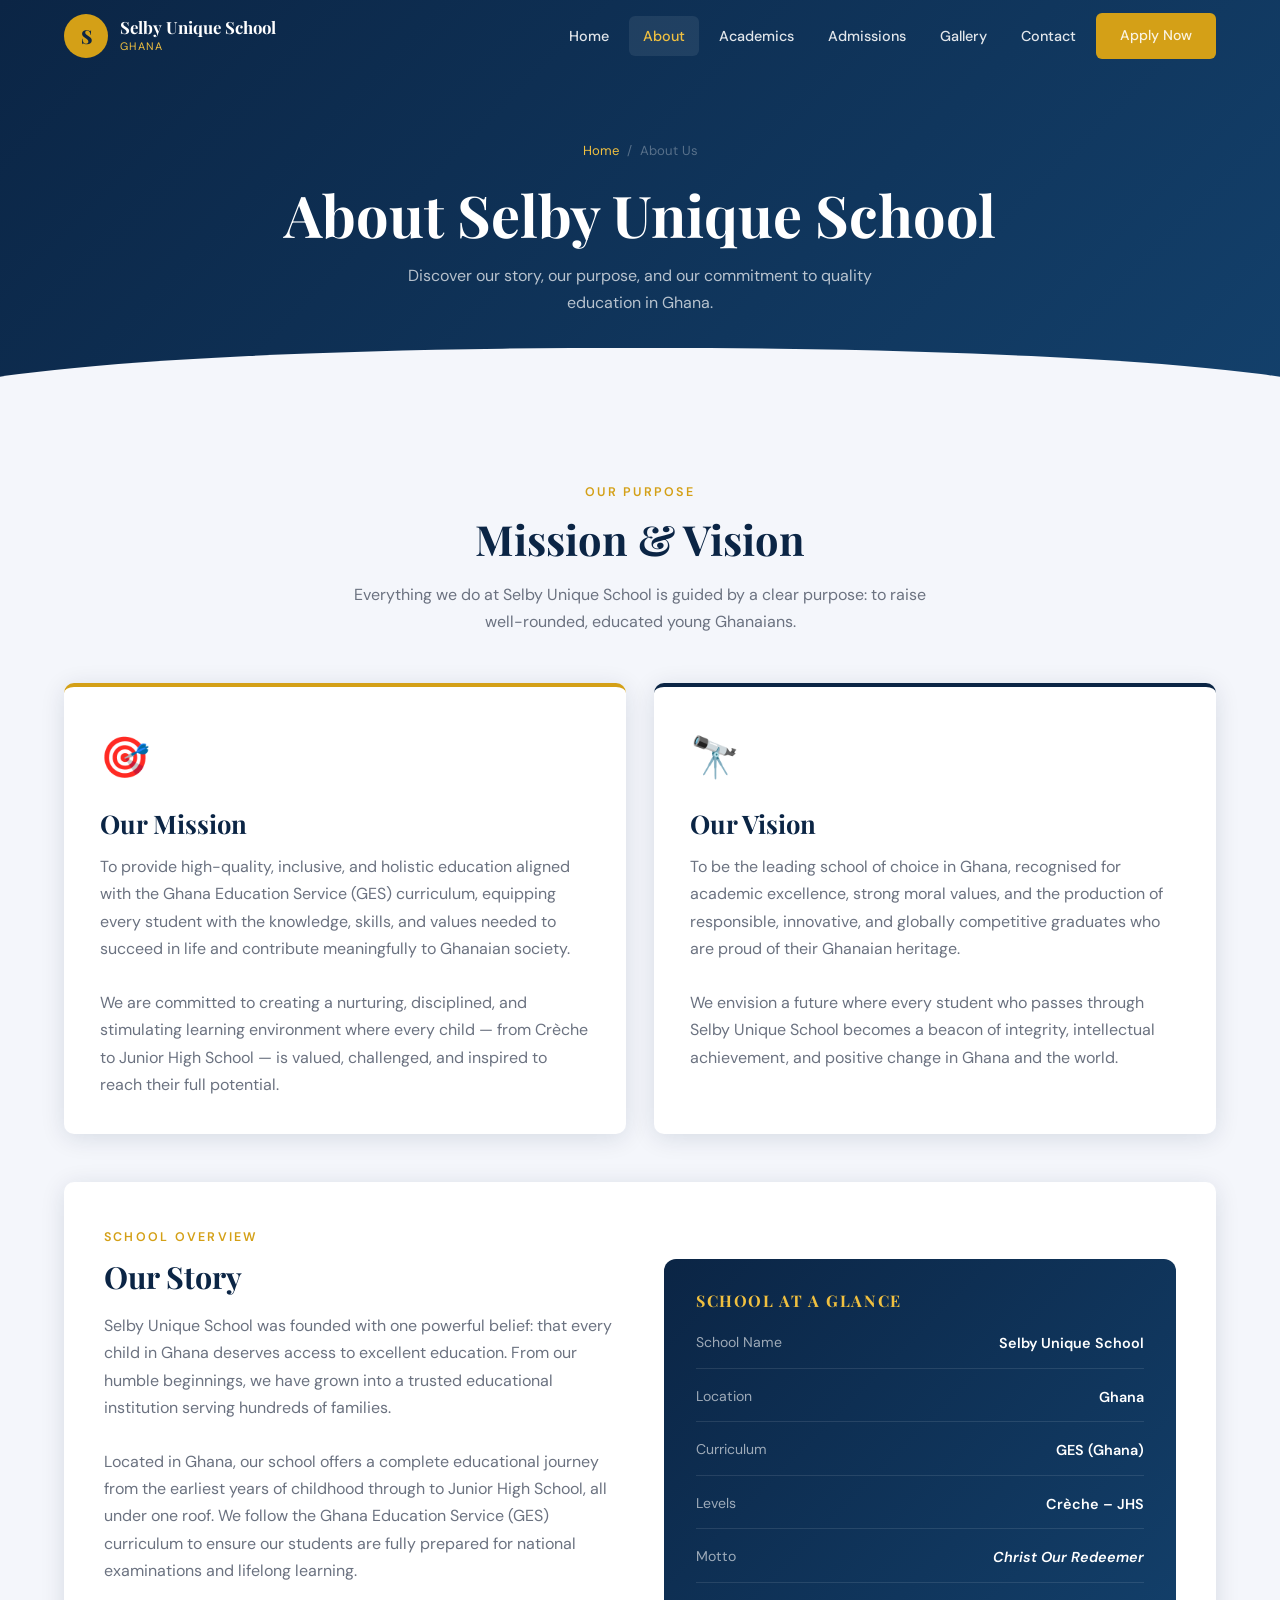
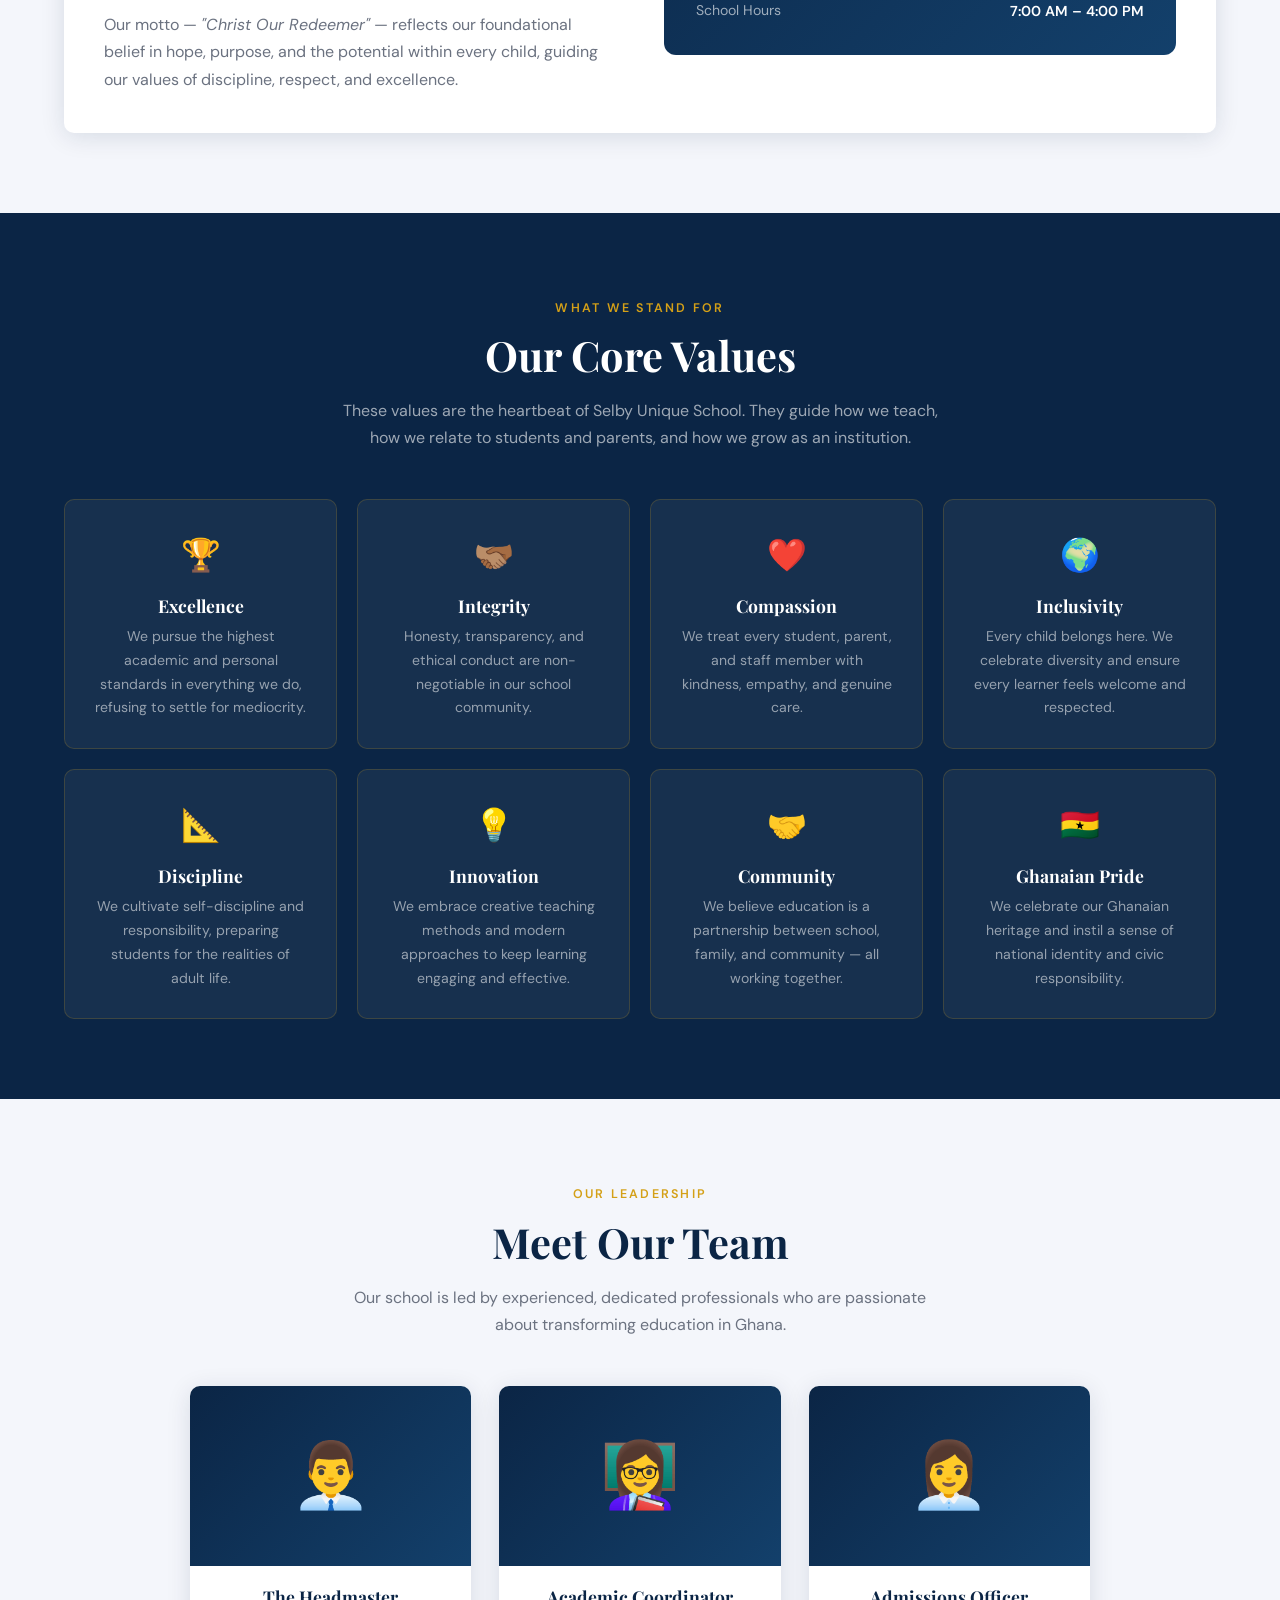
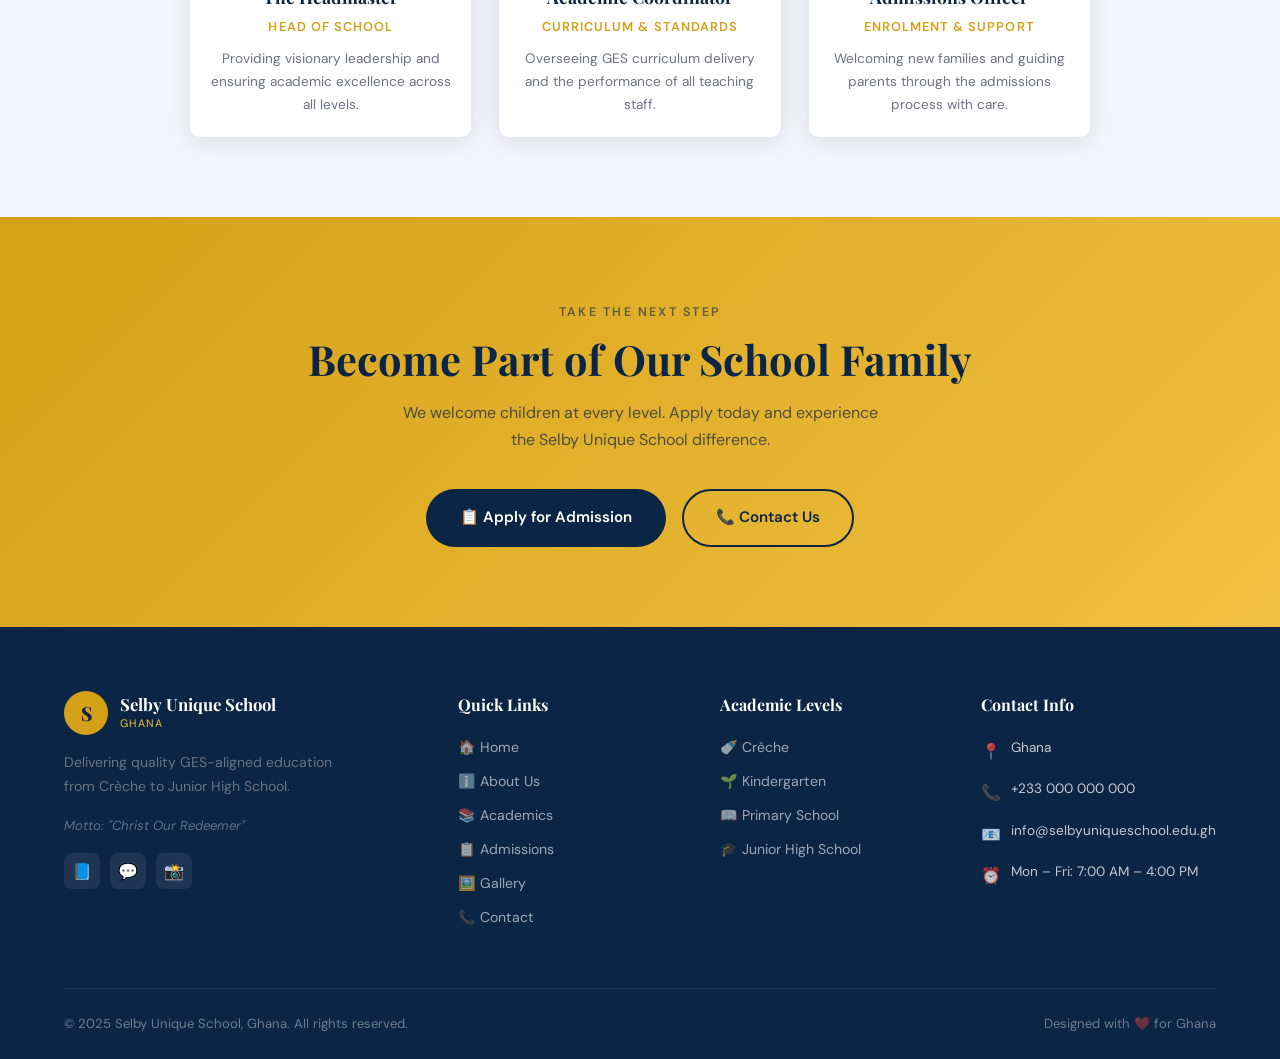
==== about.html @ 158a417b "second" ====
<!doctype html>
<html lang="en">
  <head>
    <meta charset="UTF-8" />
    <meta name="viewport" content="width=device-width, initial-scale=1.0" />
    <meta
      name="description"
      content="Learn about Selby Unique School – our mission, vision, values, and history of delivering quality GES education in Ghana."
    />
    <title>About Us – Selby Unique School</title>
    <link rel="stylesheet" href="styles.css" />
    <link
      rel="icon"
      href="data:image/svg+xml,<svg xmlns='http://www.w3.org/2000/svg' viewBox='0 0 100 100'><text y='.9em' font-size='90'>🏫</text></svg>"
    />
  </head>
  <body>
    <!-- ===== NAVIGATION ===== -->
    <nav class="navbar" id="navbar">
      <div class="nav-inner">
        <a href="index.html" class="nav-logo">
          <div class="logo-icon">S</div>
          <div class="logo-text">
            <span class="school-name">Selby Unique School</span>
            <span class="school-tag">Ghana</span>
          </div>
        </a>
        <button class="hamburger" aria-label="Toggle menu" id="hamburger">
          <span></span><span></span><span></span>
        </button>
        <div class="nav-links" id="navLinks">
          <a href="index.html">Home</a>
          <a href="about.html">About</a>
          <a href="academics.html">Academics</a>
          <a href="admissions.html">Admissions</a>
          <a href="gallery.html">Gallery</a>
          <a href="contact.html">Contact</a>
          <a href="admissions.html" class="btn btn-primary">Apply Now</a>
        </div>
      </div>
    </nav>

    <!-- ===== PAGE HERO ===== -->
    <div class="page-hero">
      <div class="container">
        <div class="breadcrumb">
          <a href="index.html">Home</a>
          <span>/</span>
          <span>About Us</span>
        </div>
        <h1>About Selby Unique School</h1>
        <p>
          Discover our story, our purpose, and our commitment to quality
          education in Ghana.
        </p>
      </div>
    </div>

    <!-- ===== MISSION & VISION ===== -->
    <section class="bg-offwhite">
      <div class="container">
        <div class="text-center">
          <span class="section-label">Our Purpose</span>
          <h2 class="section-title">Mission & Vision</h2>
          <p class="section-sub">
            Everything we do at Selby Unique School is guided by a clear
            purpose: to raise well-rounded, educated young Ghanaians.
          </p>
        </div>
        <div class="mv-grid">
          <div class="mv-card">
            <span style="font-size: 2.5rem; display: block; margin-bottom: 16px"
              >🎯</span
            >
            <h3>Our Mission</h3>
            <p>
              To provide high-quality, inclusive, and holistic education aligned
              with the Ghana Education Service (GES) curriculum, equipping every
              student with the knowledge, skills, and values needed to succeed
              in life and contribute meaningfully to Ghanaian society.
            </p>
            <br />
            <p>
              We are committed to creating a nurturing, disciplined, and
              stimulating learning environment where every child — from Crèche
              to Junior High School — is valued, challenged, and inspired to
              reach their full potential.
            </p>
          </div>
          <div class="mv-card vision">
            <span style="font-size: 2.5rem; display: block; margin-bottom: 16px"
              >🔭</span
            >
            <h3>Our Vision</h3>
            <p>
              To be the leading school of choice in Ghana, recognised for
              academic excellence, strong moral values, and the production of
              responsible, innovative, and globally competitive graduates who
              are proud of their Ghanaian heritage.
            </p>
            <br />
            <p>
              We envision a future where every student who passes through Selby
              Unique School becomes a beacon of integrity, intellectual
              achievement, and positive change in Ghana and the world.
            </p>
          </div>
        </div>

        <!-- Overview -->
        <div class="card">
          <div class="card-body" style="padding: 40px">
            <div
              style="
                display: grid;
                grid-template-columns: 1fr 1fr;
                gap: 48px;
                align-items: center;
              "
            >
              <div>
                <span class="section-label">School Overview</span>
                <h2 class="section-title" style="font-size: 1.9rem">
                  Our Story
                </h2>
                <p>
                  Selby Unique School was founded with one powerful belief: that
                  every child in Ghana deserves access to excellent education.
                  From our humble beginnings, we have grown into a trusted
                  educational institution serving hundreds of families.
                </p>
                <br />
                <p>
                  Located in Ghana, our school offers a complete educational
                  journey from the earliest years of childhood through to Junior
                  High School, all under one roof. We follow the Ghana Education
                  Service (GES) curriculum to ensure our students are fully
                  prepared for national examinations and lifelong learning.
                </p>
                <br />
                <p>
                  Our motto — <em>"Christ Our Redeemer"</em> — reflects our
                  foundational belief in hope, purpose, and the potential within
                  every child, guiding our values of discipline, respect, and
                  excellence.
                </p>
              </div>
              <div>
                <div
                  style="
                    background: linear-gradient(
                      135deg,
                      var(--navy),
                      var(--navy-mid)
                    );
                    border-radius: 12px;
                    padding: 32px;
                    color: white;
                  "
                >
                  <h4
                    style="
                      color: var(--gold-lt);
                      margin-bottom: 20px;
                      font-size: 1rem;
                      text-transform: uppercase;
                      letter-spacing: 0.1em;
                    "
                  >
                    School at a Glance
                  </h4>
                  <div style="display: flex; flex-direction: column; gap: 16px">
                    <div
                      style="
                        display: flex;
                        justify-content: space-between;
                        border-bottom: 1px solid rgba(255, 255, 255, 0.1);
                        padding-bottom: 12px;
                      "
                    >
                      <span
                        style="
                          color: rgba(255, 255, 255, 0.6);
                          font-size: 0.88rem;
                        "
                        >School Name</span
                      >
                      <span style="font-weight: 600; font-size: 0.9rem"
                        >Selby Unique School</span
                      >
                    </div>
                    <div
                      style="
                        display: flex;
                        justify-content: space-between;
                        border-bottom: 1px solid rgba(255, 255, 255, 0.1);
                        padding-bottom: 12px;
                      "
                    >
                      <span
                        style="
                          color: rgba(255, 255, 255, 0.6);
                          font-size: 0.88rem;
                        "
                        >Location</span
                      >
                      <span style="font-weight: 600; font-size: 0.9rem"
                        >Ghana</span
                      >
                    </div>
                    <div
                      style="
                        display: flex;
                        justify-content: space-between;
                        border-bottom: 1px solid rgba(255, 255, 255, 0.1);
                        padding-bottom: 12px;
                      "
                    >
                      <span
                        style="
                          color: rgba(255, 255, 255, 0.6);
                          font-size: 0.88rem;
                        "
                        >Curriculum</span
                      >
                      <span style="font-weight: 600; font-size: 0.9rem"
                        >GES (Ghana)</span
                      >
                    </div>
                    <div
                      style="
                        display: flex;
                        justify-content: space-between;
                        border-bottom: 1px solid rgba(255, 255, 255, 0.1);
                        padding-bottom: 12px;
                      "
                    >
                      <span
                        style="
                          color: rgba(255, 255, 255, 0.6);
                          font-size: 0.88rem;
                        "
                        >Levels</span
                      >
                      <span style="font-weight: 600; font-size: 0.9rem"
                        >Crèche – JHS</span
                      >
                    </div>
                    <div
                      style="
                        display: flex;
                        justify-content: space-between;
                        border-bottom: 1px solid rgba(255, 255, 255, 0.1);
                        padding-bottom: 12px;
                      "
                    >
                      <span
                        style="
                          color: rgba(255, 255, 255, 0.6);
                          font-size: 0.88rem;
                        "
                        >Motto</span
                      >
                      <span
                        style="
                          font-weight: 600;
                          font-size: 0.9rem;
                          font-style: italic;
                        "
                        >Christ Our Redeemer</span
                      >
                    </div>
                    <div style="display: flex; justify-content: space-between">
                      <span
                        style="
                          color: rgba(255, 255, 255, 0.6);
                          font-size: 0.88rem;
                        "
                        >School Hours</span
                      >
                      <span style="font-weight: 600; font-size: 0.9rem"
                        >7:00 AM – 4:00 PM</span
                      >
                    </div>
                  </div>
                </div>
              </div>
            </div>
          </div>
        </div>
      </div>
    </section>

    <!-- ===== VALUES ===== -->
    <section class="values-section">
      <div class="container">
        <div class="text-center">
          <span class="section-label" style="color: var(--gold)"
            >What We Stand For</span
          >
          <h2 class="section-title">Our Core Values</h2>
          <p class="section-sub">
            These values are the heartbeat of Selby Unique School. They guide
            how we teach, how we relate to students and parents, and how we grow
            as an institution.
          </p>
        </div>
        <div class="grid-4">
          <div class="value-card">
            <span class="v-icon">🏆</span>
            <h4>Excellence</h4>
            <p>
              We pursue the highest academic and personal standards in
              everything we do, refusing to settle for mediocrity.
            </p>
          </div>
          <div class="value-card">
            <span class="v-icon">🫱🏽‍🫲🏾</span>
            <h4>Integrity</h4>
            <p>
              Honesty, transparency, and ethical conduct are non-negotiable in
              our school community.
            </p>
          </div>
          <div class="value-card">
            <span class="v-icon">❤️</span>
            <h4>Compassion</h4>
            <p>
              We treat every student, parent, and staff member with kindness,
              empathy, and genuine care.
            </p>
          </div>
          <div class="value-card">
            <span class="v-icon">🌍</span>
            <h4>Inclusivity</h4>
            <p>
              Every child belongs here. We celebrate diversity and ensure every
              learner feels welcome and respected.
            </p>
          </div>
          <div class="value-card">
            <span class="v-icon">📐</span>
            <h4>Discipline</h4>
            <p>
              We cultivate self-discipline and responsibility, preparing
              students for the realities of adult life.
            </p>
          </div>
          <div class="value-card">
            <span class="v-icon">💡</span>
            <h4>Innovation</h4>
            <p>
              We embrace creative teaching methods and modern approaches to keep
              learning engaging and effective.
            </p>
          </div>
          <div class="value-card">
            <span class="v-icon">🤝</span>
            <h4>Community</h4>
            <p>
              We believe education is a partnership between school, family, and
              community — all working together.
            </p>
          </div>
          <div class="value-card">
            <span class="v-icon">🇬🇭</span>
            <h4>Ghanaian Pride</h4>
            <p>
              We celebrate our Ghanaian heritage and instil a sense of national
              identity and civic responsibility.
            </p>
          </div>
        </div>
      </div>
    </section>

    <!-- ===== LEADERSHIP ===== -->
    <section class="bg-offwhite">
      <div class="container">
        <div class="text-center">
          <span class="section-label">Our Leadership</span>
          <h2 class="section-title">Meet Our Team</h2>
          <p class="section-sub">
            Our school is led by experienced, dedicated professionals who are
            passionate about transforming education in Ghana.
          </p>
        </div>
        <div class="grid-3" style="max-width: 900px; margin: 0 auto">
          <div class="staff-card">
            <div class="staff-avatar">👨‍💼</div>
            <div class="staff-info">
              <h4>The Headmaster</h4>
              <span class="role">Head of School</span>
              <p style="font-size: 0.85rem; margin-top: 8px">
                Providing visionary leadership and ensuring academic excellence
                across all levels.
              </p>
            </div>
          </div>
          <div class="staff-card">
            <div class="staff-avatar">👩‍🏫</div>
            <div class="staff-info">
              <h4>Academic Coordinator</h4>
              <span class="role">Curriculum & Standards</span>
              <p style="font-size: 0.85rem; margin-top: 8px">
                Overseeing GES curriculum delivery and the performance of all
                teaching staff.
              </p>
            </div>
          </div>
          <div class="staff-card">
            <div class="staff-avatar">👩‍💼</div>
            <div class="staff-info">
              <h4>Admissions Officer</h4>
              <span class="role">Enrolment & Support</span>
              <p style="font-size: 0.85rem; margin-top: 8px">
                Welcoming new families and guiding parents through the
                admissions process with care.
              </p>
            </div>
          </div>
        </div>
      </div>
    </section>

    <!-- ===== CTA ===== -->
    <section class="cta-section">
      <div class="container">
        <span class="section-label" style="color: var(--navy); opacity: 0.6"
          >Take the Next Step</span
        >
        <h2>Become Part of Our School Family</h2>
        <p>
          We welcome children at every level. Apply today and experience the
          Selby Unique School difference.
        </p>
        <div class="cta-buttons">
          <a href="admissions.html" class="btn btn-navy"
            >📋 Apply for Admission</a
          >
          <a
            href="contact.html"
            class="btn"
            style="border: 2px solid var(--navy); color: var(--navy)"
            >📞 Contact Us</a
          >
        </div>
      </div>
    </section>

    <!-- ===== FOOTER ===== -->
    <footer>
      <div class="container">
        <div class="footer-grid">
          <div class="footer-brand">
            <div class="nav-logo">
              <div class="logo-icon">S</div>
              <div class="logo-text">
                <span class="school-name">Selby Unique School</span>
                <span class="school-tag">Ghana</span>
              </div>
            </div>
            <p class="footer-desc">
              Delivering quality GES-aligned education from Crèche to Junior
              High School.
            </p>
            <p
              style="
                font-size: 0.82rem;
                color: rgba(255, 255, 255, 0.35);
                font-style: italic;
              "
            >
              Motto: "Christ Our Redeemer"
            </p>
            <div class="footer-social">
              <a href="#" class="social-btn" aria-label="Facebook">📘</a>
              <a href="#" class="social-btn" aria-label="WhatsApp">💬</a>
              <a href="#" class="social-btn" aria-label="Instagram">📸</a>
            </div>
          </div>
          <div class="footer-col">
            <h5>Quick Links</h5>
            <ul>
              <li><a href="index.html">🏠 Home</a></li>
              <li><a href="about.html">ℹ️ About Us</a></li>
              <li><a href="academics.html">📚 Academics</a></li>
              <li><a href="admissions.html">📋 Admissions</a></li>
              <li><a href="gallery.html">🖼️ Gallery</a></li>
              <li><a href="contact.html">📞 Contact</a></li>
            </ul>
          </div>
          <div class="footer-col">
            <h5>Academic Levels</h5>
            <ul>
              <li><a href="academics.html#creche">🍼 Crèche</a></li>
              <li><a href="academics.html#kg">🌱 Kindergarten</a></li>
              <li><a href="academics.html#primary">📖 Primary School</a></li>
              <li><a href="academics.html#jhs">🎓 Junior High School</a></li>
            </ul>
          </div>
          <div class="footer-col">
            <h5>Contact Info</h5>
            <div class="contact-line">
              <span class="ci">📍</span><span>Ghana</span>
            </div>
            <div class="contact-line">
              <span class="ci">📞</span
              ><span><a href="tel:+233000000000">+233 000 000 000</a></span>
            </div>
            <div class="contact-line">
              <span class="ci">📧</span
              ><span
                ><a href="mailto:info@selbyuniqueschool.edu.gh"
                  >info@selbyuniqueschool.edu.gh</a
                ></span
              >
            </div>
            <div class="contact-line">
              <span class="ci">⏰</span
              ><span>Mon – Fri: 7:00 AM – 4:00 PM</span>
            </div>
          </div>
        </div>
        <div class="footer-bottom">
          <span>© 2025 Selby Unique School, Ghana. All rights reserved.</span>
          <span>Designed with ❤️ for Ghana</span>
        </div>
      </div>
    </footer>

    <button id="scrollTop" aria-label="Scroll to top">↑</button>
    <script src="script.js"></script>
  </body>
</html>
---- styles.css ----
/* ============================================
   SELBY UNIQUE SCHOOL — GLOBAL STYLESHEET
   Colors: Deep Navy, Gold, White
   ============================================ */

@import url("https://fonts.googleapis.com/css2?family=Playfair+Display:wght@600;700;800&family=DM+Sans:wght@300;400;500;600&display=swap");

/* ---------- CSS Variables ---------- */
:root {
  --navy: #0b2545;
  --navy-mid: #13406b;
  --gold: #d4a017;
  --gold-lt: #f0c040;
  --white: #ffffff;
  --offwhite: #f4f6fb;
  --gray: #6b7280;
  --light-gray: #e5e9f2;
  --text: #1a202c;
  --radius: 10px;
  --shadow: 0 4px 24px rgba(11, 37, 69, 0.12);
  --transition: 0.3s ease;
  --max-width: 1200px;
}

/* ---------- Reset ---------- */
*,
*::before,
*::after {
  box-sizing: border-box;
  margin: 0;
  padding: 0;
}
html {
  scroll-behavior: smooth;
  font-size: 16px;
}
body {
  font-family: "DM Sans", sans-serif;
  color: var(--text);
  background: var(--white);
  line-height: 1.7;
  overflow-x: hidden;
}
img {
  max-width: 100%;
  height: auto;
  display: block;
}
a {
  color: inherit;
  text-decoration: none;
}
ul {
  list-style: none;
}
button {
  cursor: pointer;
  font-family: inherit;
}

/* ---------- Typography ---------- */
h1,
h2,
h3,
h4 {
  font-family: "Playfair Display", serif;
  line-height: 1.25;
}
h1 {
  font-size: clamp(2rem, 5vw, 3.6rem);
}
h2 {
  font-size: clamp(1.6rem, 3.5vw, 2.6rem);
}
h3 {
  font-size: clamp(1.2rem, 2.5vw, 1.6rem);
}
h4 {
  font-size: 1.1rem;
}
p {
  font-size: 1rem;
  color: var(--gray);
}

/* ---------- Container ---------- */
.container {
  width: 90%;
  max-width: var(--max-width);
  margin: 0 auto;
}

/* ---------- Section ---------- */
section {
  padding: 80px 0;
}
.section-label {
  display: inline-block;
  font-size: 0.78rem;
  font-weight: 600;
  letter-spacing: 0.18em;
  text-transform: uppercase;
  color: var(--gold);
  margin-bottom: 10px;
}
.section-title {
  color: var(--navy);
  margin-bottom: 16px;
}
.section-sub {
  max-width: 600px;
  margin-bottom: 48px;
}
.text-center {
  text-align: center;
}
.text-center .section-sub {
  margin-left: auto;
  margin-right: auto;
}

/* ---------- Buttons ---------- */
.btn {
  display: inline-flex;
  align-items: center;
  gap: 8px;
  padding: 14px 32px;
  border-radius: 50px;
  font-weight: 600;
  font-size: 0.95rem;
  transition: var(--transition);
  border: 2px solid transparent;
}
.btn-primary {
  background: var(--gold);
  color: var(--navy);
}
.btn-primary:hover {
  background: var(--gold-lt);
  transform: translateY(-2px);
  box-shadow: 0 8px 24px rgba(212, 160, 23, 0.4);
}
.btn-outline {
  border-color: var(--white);
  color: var(--white);
  background: transparent;
}
.btn-outline:hover {
  background: var(--white);
  color: var(--navy);
  transform: translateY(-2px);
}
.btn-navy {
  background: var(--navy);
  color: var(--white);
}
.btn-navy:hover {
  background: var(--navy-mid);
  transform: translateY(-2px);
  box-shadow: 0 8px 24px rgba(11, 37, 69, 0.3);
}

/* ============================================
   NAVIGATION
   ============================================ */
.navbar {
  position: fixed;
  top: 0;
  left: 0;
  right: 0;
  z-index: 1000;
  padding: 0 5%;
  background: transparent;
  transition:
    background var(--transition),
    box-shadow var(--transition);
}
.navbar.scrolled {
  background: var(--navy);
  box-shadow: 0 2px 20px rgba(11, 37, 69, 0.3);
}
.nav-inner {
  display: flex;
  align-items: center;
  justify-content: space-between;
  height: 72px;
}
.nav-logo {
  display: flex;
  align-items: center;
  gap: 12px;
}
.nav-logo .logo-icon {
  width: 44px;
  height: 44px;
  background: var(--gold);
  border-radius: 50%;
  display: flex;
  align-items: center;
  justify-content: center;
  font-family: "Playfair Display", serif;
  font-weight: 800;
  font-size: 1.2rem;
  color: var(--navy);
  flex-shrink: 0;
}
.nav-logo .logo-text {
  color: var(--white);
}
.nav-logo .logo-text span {
  display: block;
}
.nav-logo .logo-text .school-name {
  font-family: "Playfair Display", serif;
  font-weight: 700;
  font-size: 1.05rem;
  line-height: 1.2;
}
.nav-logo .logo-text .school-tag {
  font-size: 0.68rem;
  letter-spacing: 0.12em;
  text-transform: uppercase;
  color: var(--gold-lt);
}
.nav-links {
  display: flex;
  align-items: center;
  gap: 6px;
}
.nav-links a {
  color: rgba(255, 255, 255, 0.88);
  padding: 8px 14px;
  border-radius: 6px;
  font-size: 0.9rem;
  font-weight: 500;
  transition: var(--transition);
}
.nav-links a:hover,
.nav-links a.active {
  color: var(--gold-lt);
  background: rgba(255, 255, 255, 0.08);
}
.nav-links .btn {
  padding: 9px 22px;
  font-size: 0.88rem;
}
.hamburger {
  display: none;
  flex-direction: column;
  gap: 5px;
  background: none;
  border: none;
  padding: 6px;
}
.hamburger span {
  display: block;
  width: 24px;
  height: 2px;
  background: var(--white);
  border-radius: 2px;
  transition: var(--transition);
}
.hamburger.open span:nth-child(1) {
  transform: rotate(45deg) translate(5px, 5px);
}
.hamburger.open span:nth-child(2) {
  opacity: 0;
}
.hamburger.open span:nth-child(3) {
  transform: rotate(-45deg) translate(5px, -5px);
}

/* ---------- Mobile Nav ---------- */
@media (max-width: 768px) {
  .hamburger {
    display: flex;
  }
  .nav-links {
    position: fixed;
    top: 72px;
    left: 0;
    right: 0;
    background: var(--navy);
    flex-direction: column;
    align-items: stretch;
    padding: 16px 20px 24px;
    gap: 4px;
    transform: translateY(-110%);
    transition: transform var(--transition);
    box-shadow: 0 8px 24px rgba(11, 37, 69, 0.4);
  }
  .nav-links.open {
    transform: translateY(0);
  }
  .nav-links a {
    padding: 12px 16px;
    border-radius: 8px;
  }
  .nav-links .btn {
    margin-top: 8px;
    text-align: center;
    justify-content: center;
  }
}

/* ============================================
   HERO
   ============================================ */
.hero {
  min-height: 100vh;
  display: flex;
  align-items: center;
  position: relative;
  overflow: hidden;
  background: linear-gradient(
    135deg,
    var(--navy) 0%,
    var(--navy-mid) 60%,
    #1a5a8a 100%
  );
}
.hero-bg-pattern {
  position: absolute;
  inset: 0;
  opacity: 0.05;
  background-image:
    radial-gradient(circle at 20% 50%, var(--gold) 1px, transparent 1px),
    radial-gradient(circle at 80% 20%, var(--gold) 1px, transparent 1px),
    radial-gradient(circle at 60% 80%, var(--gold) 1px, transparent 1px);
  background-size:
    60px 60px,
    80px 80px,
    100px 100px;
}
.hero-circle-1 {
  position: absolute;
  width: 500px;
  height: 500px;
  border-radius: 50%;
  border: 1px solid rgba(212, 160, 23, 0.15);
  top: -100px;
  right: -100px;
  animation: spin 40s linear infinite;
}
.hero-circle-2 {
  position: absolute;
  width: 300px;
  height: 300px;
  border-radius: 50%;
  border: 1px solid rgba(212, 160, 23, 0.1);
  bottom: -80px;
  left: -80px;
  animation: spin 30s linear infinite reverse;
}
@keyframes spin {
  to {
    transform: rotate(360deg);
  }
}
.hero .container {
  position: relative;
  z-index: 1;
}
.hero-content {
  max-width: 700px;
  animation: fadeUp 0.8s ease both;
}
@keyframes fadeUp {
  from {
    opacity: 0;
    transform: translateY(30px);
  }
  to {
    opacity: 1;
    transform: translateY(0);
  }
}
.hero-badge {
  display: inline-flex;
  align-items: center;
  gap: 8px;
  background: rgba(212, 160, 23, 0.15);
  border: 1px solid rgba(212, 160, 23, 0.35);
  border-radius: 50px;
  padding: 6px 16px;
  color: var(--gold-lt);
  font-size: 0.82rem;
  font-weight: 600;
  letter-spacing: 0.1em;
  text-transform: uppercase;
  margin-bottom: 24px;
  animation: fadeUp 0.8s 0.1s ease both;
}
.hero-badge::before {
  content: "";
  width: 6px;
  height: 6px;
  background: var(--gold);
  border-radius: 50%;
}
.hero-title {
  color: var(--white);
  margin-bottom: 10px;
  animation: fadeUp 0.8s 0.2s ease both;
}
.hero-title .highlight {
  color: var(--gold);
}
.hero-motto {
  font-style: italic;
  color: rgba(255, 255, 255, 0.6);
  font-size: 1rem;
  margin-bottom: 20px;
  animation: fadeUp 0.8s 0.3s ease both;
}
.hero-desc {
  color: rgba(255, 255, 255, 0.82);
  font-size: 1.08rem;
  margin-bottom: 40px;
  max-width: 560px;
  animation: fadeUp 0.8s 0.4s ease both;
}
.hero-buttons {
  display: flex;
  flex-wrap: wrap;
  gap: 16px;
  animation: fadeUp 0.8s 0.5s ease both;
}
.hero-stats {
  display: flex;
  flex-wrap: wrap;
  gap: 40px;
  margin-top: 64px;
  padding-top: 40px;
  border-top: 1px solid rgba(255, 255, 255, 0.12);
  animation: fadeUp 0.8s 0.6s ease both;
}
.hero-stat-num {
  font-family: "Playfair Display", serif;
  font-size: 2rem;
  font-weight: 700;
  color: var(--gold);
}
.hero-stat-label {
  font-size: 0.82rem;
  color: rgba(255, 255, 255, 0.55);
  text-transform: uppercase;
  letter-spacing: 0.1em;
}

/* ============================================
   CARDS
   ============================================ */
.card {
  background: var(--white);
  border-radius: var(--radius);
  box-shadow: var(--shadow);
  overflow: hidden;
  transition:
    transform var(--transition),
    box-shadow var(--transition);
}
.card:hover {
  transform: translateY(-6px);
  box-shadow: 0 12px 36px rgba(11, 37, 69, 0.16);
}
.card-body {
  padding: 28px;
}
.card-icon {
  width: 56px;
  height: 56px;
  background: linear-gradient(135deg, var(--navy), var(--navy-mid));
  border-radius: 14px;
  display: flex;
  align-items: center;
  justify-content: center;
  font-size: 1.5rem;
  margin-bottom: 18px;
}
.card h3 {
  color: var(--navy);
  margin-bottom: 10px;
}

/* ============================================
   GRID LAYOUTS
   ============================================ */
.grid-3 {
  display: grid;
  grid-template-columns: repeat(3, 1fr);
  gap: 28px;
}
.grid-2 {
  display: grid;
  grid-template-columns: repeat(2, 1fr);
  gap: 28px;
}
.grid-4 {
  display: grid;
  grid-template-columns: repeat(4, 1fr);
  gap: 20px;
}

@media (max-width: 900px) {
  .grid-3 {
    grid-template-columns: repeat(2, 1fr);
  }
  .grid-4 {
    grid-template-columns: repeat(2, 1fr);
  }
}
@media (max-width: 600px) {
  .grid-3,
  .grid-2,
  .grid-4 {
    grid-template-columns: 1fr;
  }
}

/* ============================================
   PAGE HERO (inner pages)
   ============================================ */
.page-hero {
  background: linear-gradient(135deg, var(--navy) 0%, var(--navy-mid) 100%);
  padding: 140px 0 80px;
  text-align: center;
  position: relative;
  overflow: hidden;
}
.page-hero::after {
  content: "";
  position: absolute;
  bottom: -1px;
  left: 0;
  right: 0;
  height: 50px;
  background: var(--offwhite);
  clip-path: ellipse(55% 100% at 50% 100%);
}
.page-hero h1 {
  color: var(--white);
  margin-bottom: 12px;
}
.page-hero p {
  color: rgba(255, 255, 255, 0.7);
  max-width: 500px;
  margin: 0 auto;
}
.breadcrumb {
  display: flex;
  justify-content: center;
  gap: 8px;
  margin-bottom: 16px;
  font-size: 0.82rem;
  color: rgba(255, 255, 255, 0.5);
}
.breadcrumb a {
  color: var(--gold-lt);
}
.breadcrumb span {
  color: rgba(255, 255, 255, 0.3);
}

/* ============================================
   FEATURES / WHY CHOOSE US
   ============================================ */
.features-section {
  background: var(--offwhite);
}
.feature-card {
  background: var(--white);
  border-radius: var(--radius);
  padding: 32px;
  text-align: center;
  border-bottom: 3px solid transparent;
  transition: var(--transition);
  box-shadow: 0 2px 12px rgba(11, 37, 69, 0.06);
}
.feature-card:hover {
  border-bottom-color: var(--gold);
  transform: translateY(-4px);
  box-shadow: var(--shadow);
}
.feature-icon {
  font-size: 2.4rem;
  margin-bottom: 16px;
  display: block;
}
.feature-card h3 {
  color: var(--navy);
  margin-bottom: 10px;
}

/* ============================================
   ABOUT SECTION (home)
   ============================================ */
.about-home {
  display: grid;
  grid-template-columns: 1fr 1fr;
  gap: 60px;
  align-items: center;
}
.about-img-wrap {
  position: relative;
}
.about-img-box {
  width: 100%;
  height: 400px;
  background: linear-gradient(135deg, var(--navy-mid), var(--navy));
  border-radius: 16px;
  display: flex;
  align-items: center;
  justify-content: center;
  font-size: 5rem;
  position: relative;
  overflow: hidden;
}
.about-img-box::after {
  content: "";
  position: absolute;
  bottom: 0;
  left: 0;
  right: 0;
  height: 4px;
  background: linear-gradient(90deg, var(--gold), var(--gold-lt));
}
.about-badge-float {
  position: absolute;
  bottom: -20px;
  right: -20px;
  background: var(--gold);
  color: var(--navy);
  border-radius: 12px;
  padding: 16px 20px;
  font-family: "Playfair Display", serif;
  font-weight: 700;
  text-align: center;
  box-shadow: var(--shadow);
}
.about-badge-float .num {
  font-size: 2rem;
  display: block;
  line-height: 1;
}
.about-badge-float .lbl {
  font-size: 0.72rem;
  text-transform: uppercase;
  letter-spacing: 0.1em;
}
.about-text .check-list {
  margin: 20px 0;
}
.check-list li {
  display: flex;
  align-items: flex-start;
  gap: 10px;
  margin-bottom: 10px;
  color: var(--gray);
  font-size: 0.95rem;
}
.check-list li::before {
  content: "✓";
  flex-shrink: 0;
  width: 22px;
  height: 22px;
  background: rgba(212, 160, 23, 0.15);
  color: var(--gold);
  border-radius: 50%;
  display: flex;
  align-items: center;
  justify-content: center;
  font-size: 0.75rem;
  font-weight: 700;
  margin-top: 2px;
}
@media (max-width: 768px) {
  .about-home {
    grid-template-columns: 1fr;
    gap: 40px;
  }
  .about-badge-float {
    bottom: -10px;
    right: 10px;
  }
}

/* ============================================
   LEVELS STRIP
   ============================================ */
.levels-strip {
  background: var(--navy);
  padding: 50px 0;
}
.levels-strip .container {
  display: flex;
  flex-wrap: wrap;
  justify-content: center;
  gap: 20px;
}
.level-pill {
  display: flex;
  align-items: center;
  gap: 12px;
  background: rgba(255, 255, 255, 0.07);
  border: 1px solid rgba(212, 160, 23, 0.3);
  border-radius: 50px;
  padding: 12px 24px;
  color: var(--white);
  font-size: 0.92rem;
  font-weight: 500;
  transition: var(--transition);
}
.level-pill:hover {
  background: rgba(212, 160, 23, 0.15);
  border-color: var(--gold);
}
.level-pill .pill-emoji {
  font-size: 1.3rem;
}

/* ============================================
   CTA SECTION
   ============================================ */
.cta-section {
  background: linear-gradient(135deg, var(--gold) 0%, var(--gold-lt) 100%);
  padding: 80px 0;
  text-align: center;
}
.cta-section h2 {
  color: var(--navy);
  margin-bottom: 14px;
}
.cta-section p {
  color: rgba(11, 37, 69, 0.7);
  margin-bottom: 36px;
  max-width: 500px;
  margin-left: auto;
  margin-right: auto;
}
.cta-buttons {
  display: flex;
  flex-wrap: wrap;
  gap: 16px;
  justify-content: center;
}

/* ============================================
   ACADEMICS PAGE
   ============================================ */
.academics-section {
  background: var(--offwhite);
}
.level-card {
  background: var(--white);
  border-radius: var(--radius);
  overflow: hidden;
  box-shadow: 0 2px 16px rgba(11, 37, 69, 0.08);
  transition: var(--transition);
}
.level-card:hover {
  transform: translateY(-6px);
  box-shadow: var(--shadow);
}
.level-card-header {
  padding: 28px;
  display: flex;
  align-items: center;
  gap: 16px;
}
.level-emoji-wrap {
  width: 60px;
  height: 60px;
  border-radius: 14px;
  display: flex;
  align-items: center;
  justify-content: center;
  font-size: 1.8rem;
  flex-shrink: 0;
}
.level-card-header h3 {
  color: var(--white);
  margin-bottom: 4px;
}
.level-card-header .age-tag {
  font-size: 0.78rem;
  color: rgba(255, 255, 255, 0.7);
}
.level-card-body {
  padding: 0 28px 28px;
}
.level-card-body p {
  margin-bottom: 16px;
  font-size: 0.93rem;
}
.subjects-label {
  font-size: 0.75rem;
  font-weight: 700;
  letter-spacing: 0.12em;
  text-transform: uppercase;
  color: var(--navy);
  margin-bottom: 10px;
}
.subject-tags {
  display: flex;
  flex-wrap: wrap;
  gap: 8px;
}
.subject-tag {
  background: var(--offwhite);
  border: 1px solid var(--light-gray);
  border-radius: 50px;
  padding: 4px 12px;
  font-size: 0.78rem;
  color: var(--navy-mid);
  font-weight: 500;
}

/* color variants for level cards */
.creche-hdr {
  background: linear-gradient(135deg, #e84393, #c7006b);
}
.kg-hdr {
  background: linear-gradient(135deg, #7c3aed, #5b21b6);
}
.primary-hdr {
  background: linear-gradient(135deg, #0b2545, #13406b);
}
.jhs-hdr {
  background: linear-gradient(135deg, #d4a017, #a0760f);
}
.creche-ico {
  background: rgba(232, 67, 147, 0.15);
}
.kg-ico {
  background: rgba(124, 58, 237, 0.15);
}
.primary-ico {
  background: rgba(11, 37, 69, 0.15);
}
.jhs-ico {
  background: rgba(212, 160, 23, 0.2);
}

/* ============================================
   ADMISSIONS PAGE
   ============================================ */
.admissions-intro {
  background: var(--offwhite);
}
.req-grid {
  display: grid;
  grid-template-columns: repeat(2, 1fr);
  gap: 20px;
  margin-top: 36px;
}
.req-item {
  display: flex;
  align-items: flex-start;
  gap: 14px;
  background: var(--white);
  border-radius: var(--radius);
  padding: 20px;
  box-shadow: 0 2px 10px rgba(11, 37, 69, 0.07);
}
.req-num {
  flex-shrink: 0;
  width: 36px;
  height: 36px;
  background: var(--navy);
  color: var(--gold);
  border-radius: 50%;
  display: flex;
  align-items: center;
  justify-content: center;
  font-family: "Playfair Display", serif;
  font-weight: 700;
  font-size: 0.9rem;
}
.req-item h4 {
  color: var(--navy);
  margin-bottom: 4px;
  font-size: 0.95rem;
}
.req-item p {
  font-size: 0.85rem;
}
@media (max-width: 600px) {
  .req-grid {
    grid-template-columns: 1fr;
  }
}

/* ============================================
   FORMS
   ============================================ */
.form-section {
  background: var(--white);
}
.form-wrap {
  background: var(--offwhite);
  border-radius: 16px;
  padding: 48px;
  max-width: 750px;
  margin: 0 auto;
  box-shadow: var(--shadow);
}
.form-title {
  color: var(--navy);
  margin-bottom: 6px;
}
.form-sub {
  margin-bottom: 32px;
}
.form-grid {
  display: grid;
  grid-template-columns: 1fr 1fr;
  gap: 20px;
}
.form-group {
  display: flex;
  flex-direction: column;
  gap: 6px;
}
.form-group.full {
  grid-column: 1/-1;
}
.form-group label {
  font-size: 0.82rem;
  font-weight: 600;
  color: var(--navy);
  text-transform: uppercase;
  letter-spacing: 0.06em;
}
.form-group input,
.form-group select,
.form-group textarea {
  padding: 12px 16px;
  border: 2px solid var(--light-gray);
  border-radius: 8px;
  font-family: inherit;
  font-size: 0.95rem;
  color: var(--text);
  background: var(--white);
  transition: border-color var(--transition);
  outline: none;
}
.form-group input:focus,
.form-group select:focus,
.form-group textarea:focus {
  border-color: var(--navy);
}
.form-group textarea {
  resize: vertical;
  min-height: 120px;
}
.form-submit {
  margin-top: 28px;
  text-align: center;
}
.form-note {
  font-size: 0.78rem;
  color: var(--gray);
  margin-top: 12px;
  text-align: center;
}
@media (max-width: 640px) {
  .form-wrap {
    padding: 28px 20px;
  }
  .form-grid {
    grid-template-columns: 1fr;
  }
}

/* ============================================
   GALLERY
   ============================================ */
.gallery-section {
  background: var(--offwhite);
}
.gallery-grid {
  display: grid;
  grid-template-columns: repeat(3, 1fr);
  gap: 16px;
}
.gallery-item {
  border-radius: var(--radius);
  overflow: hidden;
  position: relative;
  aspect-ratio: 4/3;
  background: linear-gradient(135deg, var(--navy-mid), var(--navy));
  cursor: pointer;
  transition: var(--transition);
}
.gallery-item:hover {
  transform: scale(1.02);
}
.gallery-item:nth-child(3n + 1) {
  grid-column: span 1;
}
.gallery-item.wide {
  grid-column: span 2;
}
.gallery-placeholder {
  width: 100%;
  height: 100%;
  display: flex;
  flex-direction: column;
  align-items: center;
  justify-content: center;
  gap: 12px;
  color: rgba(255, 255, 255, 0.5);
}
.gallery-placeholder .g-icon {
  font-size: 2.5rem;
}
.gallery-placeholder .g-label {
  font-size: 0.82rem;
  letter-spacing: 0.06em;
}
.gallery-item:hover .gallery-overlay {
  opacity: 1;
}
.gallery-overlay {
  position: absolute;
  inset: 0;
  background: rgba(11, 37, 69, 0.75);
  display: flex;
  align-items: center;
  justify-content: center;
  opacity: 0;
  transition: var(--transition);
  color: var(--white);
  font-size: 2rem;
}
.gallery-note {
  text-align: center;
  margin-top: 40px;
  padding: 28px;
  background: var(--white);
  border-radius: var(--radius);
  border: 2px dashed var(--light-gray);
}
.gallery-note h4 {
  color: var(--navy);
  margin-bottom: 8px;
}
@media (max-width: 768px) {
  .gallery-grid {
    grid-template-columns: repeat(2, 1fr);
  }
  .gallery-item.wide {
    grid-column: span 1;
  }
}
@media (max-width: 500px) {
  .gallery-grid {
    grid-template-columns: 1fr;
  }
}

/* ============================================
   CONTACT PAGE
   ============================================ */
.contact-grid {
  display: grid;
  grid-template-columns: 1fr 1.6fr;
  gap: 48px;
  align-items: start;
}
.contact-info {
  display: flex;
  flex-direction: column;
  gap: 20px;
}
.contact-card {
  background: var(--white);
  border-radius: var(--radius);
  padding: 24px;
  display: flex;
  align-items: flex-start;
  gap: 16px;
  box-shadow: 0 2px 12px rgba(11, 37, 69, 0.07);
  transition: var(--transition);
}
.contact-card:hover {
  transform: translateX(4px);
  box-shadow: var(--shadow);
}
.contact-card-icon {
  width: 48px;
  height: 48px;
  background: linear-gradient(135deg, var(--navy), var(--navy-mid));
  border-radius: 12px;
  display: flex;
  align-items: center;
  justify-content: center;
  font-size: 1.3rem;
  flex-shrink: 0;
}
.contact-card h4 {
  color: var(--navy);
  margin-bottom: 4px;
  font-size: 0.9rem;
}
.contact-card p,
.contact-card a {
  font-size: 0.9rem;
  color: var(--gray);
  line-height: 1.6;
}
.contact-card a:hover {
  color: var(--navy);
}
.map-box {
  background: linear-gradient(135deg, var(--navy-mid), var(--navy));
  border-radius: var(--radius);
  height: 200px;
  display: flex;
  align-items: center;
  justify-content: center;
  margin-top: 20px;
  color: rgba(255, 255, 255, 0.4);
  font-size: 0.85rem;
  text-align: center;
  padding: 20px;
  flex-direction: column;
  gap: 10px;
}
.map-box .map-icon {
  font-size: 2.5rem;
}
@media (max-width: 768px) {
  .contact-grid {
    grid-template-columns: 1fr;
  }
}

/* ============================================
   FOOTER
   ============================================ */
footer {
  background: var(--navy);
  color: rgba(255, 255, 255, 0.75);
  padding: 64px 0 0;
}
.footer-grid {
  display: grid;
  grid-template-columns: 1.6fr 1fr 1fr 1fr;
  gap: 40px;
  padding-bottom: 48px;
}
.footer-brand .logo-text .school-name {
  color: var(--white);
}
.footer-brand .logo-text .school-tag {
  color: var(--gold-lt);
}
.footer-desc {
  font-size: 0.88rem;
  margin: 16px 0;
  max-width: 280px;
}
.footer-social {
  display: flex;
  gap: 10px;
  margin-top: 16px;
}
.social-btn {
  width: 36px;
  height: 36px;
  background: rgba(255, 255, 255, 0.08);
  border-radius: 8px;
  display: flex;
  align-items: center;
  justify-content: center;
  font-size: 1rem;
  transition: var(--transition);
  color: var(--white);
}
.social-btn:hover {
  background: var(--gold);
  color: var(--navy);
}
.footer-col h5 {
  font-family: "Playfair Display", serif;
  color: var(--white);
  font-size: 1rem;
  margin-bottom: 18px;
}
.footer-col ul li {
  margin-bottom: 10px;
}
.footer-col ul li a {
  font-size: 0.88rem;
  color: rgba(255, 255, 255, 0.6);
  transition: var(--transition);
  display: flex;
  align-items: center;
  gap: 6px;
}
.footer-col ul li a:hover {
  color: var(--gold-lt);
  padding-left: 4px;
}
.footer-col .contact-line {
  display: flex;
  align-items: flex-start;
  gap: 10px;
  margin-bottom: 12px;
  font-size: 0.85rem;
}
.footer-col .contact-line .ci {
  font-size: 1rem;
  flex-shrink: 0;
  margin-top: 2px;
}
.footer-bottom {
  border-top: 1px solid rgba(255, 255, 255, 0.1);
  padding: 24px 0;
  display: flex;
  flex-wrap: wrap;
  gap: 12px;
  justify-content: space-between;
  align-items: center;
  font-size: 0.82rem;
  color: rgba(255, 255, 255, 0.4);
}
.footer-bottom a {
  color: var(--gold-lt);
}
@media (max-width: 900px) {
  .footer-grid {
    grid-template-columns: 1fr 1fr;
  }
}
@media (max-width: 500px) {
  .footer-grid {
    grid-template-columns: 1fr;
  }
  .footer-bottom {
    flex-direction: column;
    text-align: center;
  }
}

/* ============================================
   MISSION / VISION CARDS
   ============================================ */
.mv-grid {
  display: grid;
  grid-template-columns: 1fr 1fr;
  gap: 28px;
  margin-bottom: 48px;
}
.mv-card {
  background: var(--white);
  border-radius: var(--radius);
  padding: 36px;
  border-top: 4px solid var(--gold);
  box-shadow: var(--shadow);
}
.mv-card.vision {
  border-top-color: var(--navy);
}
.mv-card h3 {
  color: var(--navy);
  margin-bottom: 14px;
}
@media (max-width: 640px) {
  .mv-grid {
    grid-template-columns: 1fr;
  }
}

/* ============================================
   VALUES
   ============================================ */
.values-section {
  background: var(--navy);
}
.values-section .section-title {
  color: var(--white);
}
.values-section .section-sub {
  color: rgba(255, 255, 255, 0.6);
}
.value-card {
  background: rgba(255, 255, 255, 0.05);
  border: 1px solid rgba(212, 160, 23, 0.2);
  border-radius: var(--radius);
  padding: 28px;
  text-align: center;
  transition: var(--transition);
}
.value-card:hover {
  background: rgba(212, 160, 23, 0.1);
  border-color: var(--gold);
  transform: translateY(-4px);
}
.value-card .v-icon {
  font-size: 2rem;
  margin-bottom: 12px;
  display: block;
}
.value-card h4 {
  color: var(--white);
  margin-bottom: 8px;
}
.value-card p {
  color: rgba(255, 255, 255, 0.55);
  font-size: 0.88rem;
}

/* ============================================
   TEAM / STAFF
   ============================================ */
.staff-card {
  background: var(--white);
  border-radius: var(--radius);
  overflow: hidden;
  box-shadow: var(--shadow);
  text-align: center;
  transition: var(--transition);
}
.staff-card:hover {
  transform: translateY(-6px);
}
.staff-avatar {
  width: 100%;
  height: 180px;
  background: linear-gradient(135deg, var(--navy), var(--navy-mid));
  display: flex;
  align-items: center;
  justify-content: center;
  font-size: 4rem;
}
.staff-info {
  padding: 20px;
}
.staff-info h4 {
  color: var(--navy);
  margin-bottom: 4px;
}
.staff-info .role {
  font-size: 0.8rem;
  color: var(--gold);
  font-weight: 600;
  text-transform: uppercase;
  letter-spacing: 0.08em;
}

/* ============================================
   ACCORDION / FAQ
   ============================================ */
.faq-wrap {
  max-width: 750px;
  margin: 0 auto;
}
.faq-item {
  background: var(--white);
  border-radius: var(--radius);
  margin-bottom: 12px;
  box-shadow: 0 2px 10px rgba(11, 37, 69, 0.06);
  overflow: hidden;
}
.faq-question {
  width: 100%;
  background: none;
  border: none;
  padding: 20px 24px;
  text-align: left;
  display: flex;
  justify-content: space-between;
  align-items: center;
  font-family: "DM Sans", sans-serif;
  font-size: 1rem;
  font-weight: 600;
  color: var(--navy);
  cursor: pointer;
  transition: var(--transition);
}
.faq-question:hover {
  color: var(--gold);
}
.faq-icon {
  width: 28px;
  height: 28px;
  background: var(--offwhite);
  border-radius: 50%;
  display: flex;
  align-items: center;
  justify-content: center;
  font-size: 1.2rem;
  flex-shrink: 0;
  transition: transform var(--transition);
  color: var(--navy);
}
.faq-item.open .faq-icon {
  transform: rotate(45deg);
}
.faq-answer {
  max-height: 0;
  overflow: hidden;
  transition:
    max-height 0.4s ease,
    padding 0.3s ease;
  padding: 0 24px;
  color: var(--gray);
  font-size: 0.95rem;
}
.faq-item.open .faq-answer {
  max-height: 300px;
  padding: 0 24px 20px;
}

/* ============================================
   SUCCESS / ALERT
   ============================================ */
.success-msg {
  display: none;
  background: #dcfce7;
  border: 1px solid #86efac;
  border-radius: 8px;
  padding: 16px;
  color: #166534;
  font-size: 0.95rem;
  margin-top: 16px;
  text-align: center;
}
.success-msg.show {
  display: block;
}

/* ============================================
   SCROLL TO TOP
   ============================================ */
#scrollTop {
  position: fixed;
  bottom: 28px;
  right: 28px;
  width: 44px;
  height: 44px;
  background: var(--gold);
  color: var(--navy);
  border: none;
  border-radius: 50%;
  font-size: 1.2rem;
  display: flex;
  align-items: center;
  justify-content: center;
  cursor: pointer;
  opacity: 0;
  pointer-events: none;
  transition: var(--transition);
  box-shadow: 0 4px 16px rgba(212, 160, 23, 0.4);
  z-index: 999;
}
#scrollTop.visible {
  opacity: 1;
  pointer-events: auto;
}
#scrollTop:hover {
  transform: translateY(-3px);
}

/* ============================================
   UTILITY
   ============================================ */
.bg-offwhite {
  background: var(--offwhite);
}
.bg-navy {
  background: var(--navy);
}
.mt-0 {
  margin-top: 0;
}
.mb-0 {
  margin-bottom: 0;
}
.gap-12 {
  gap: 12px;
}
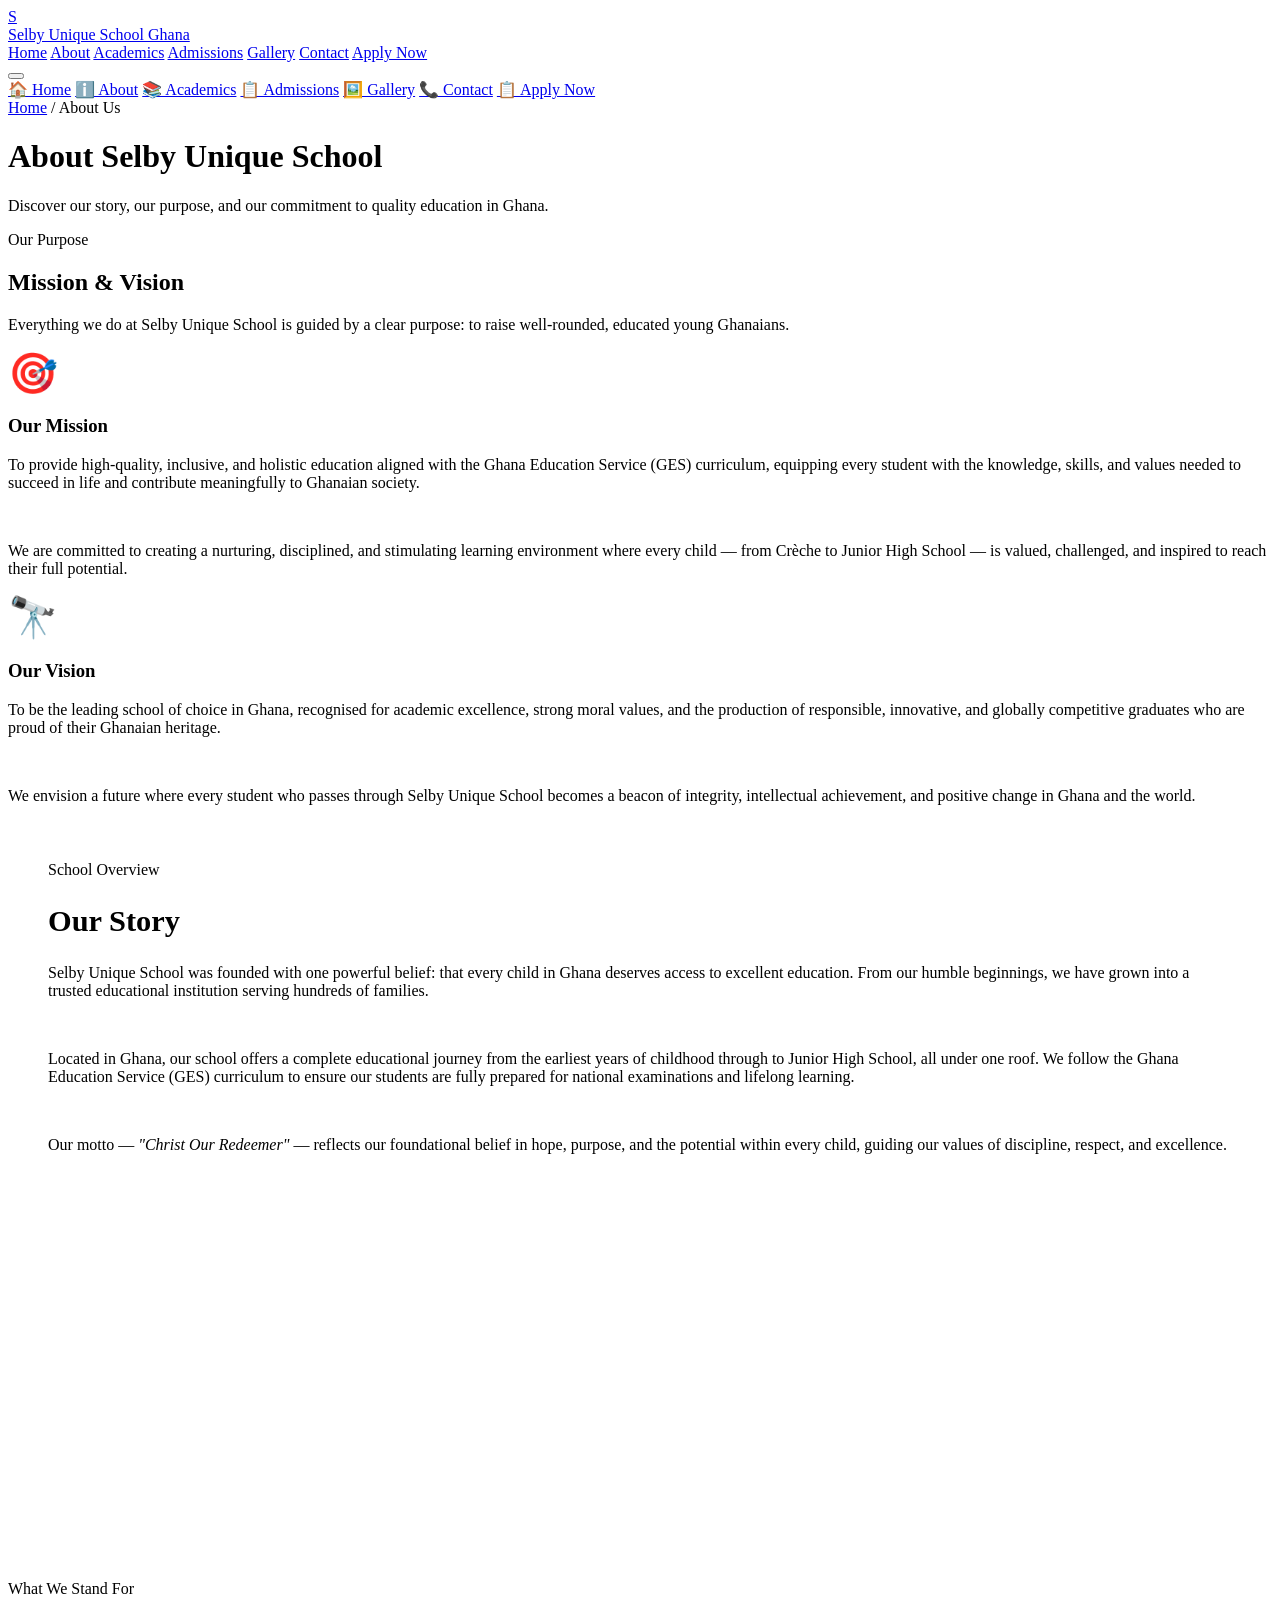
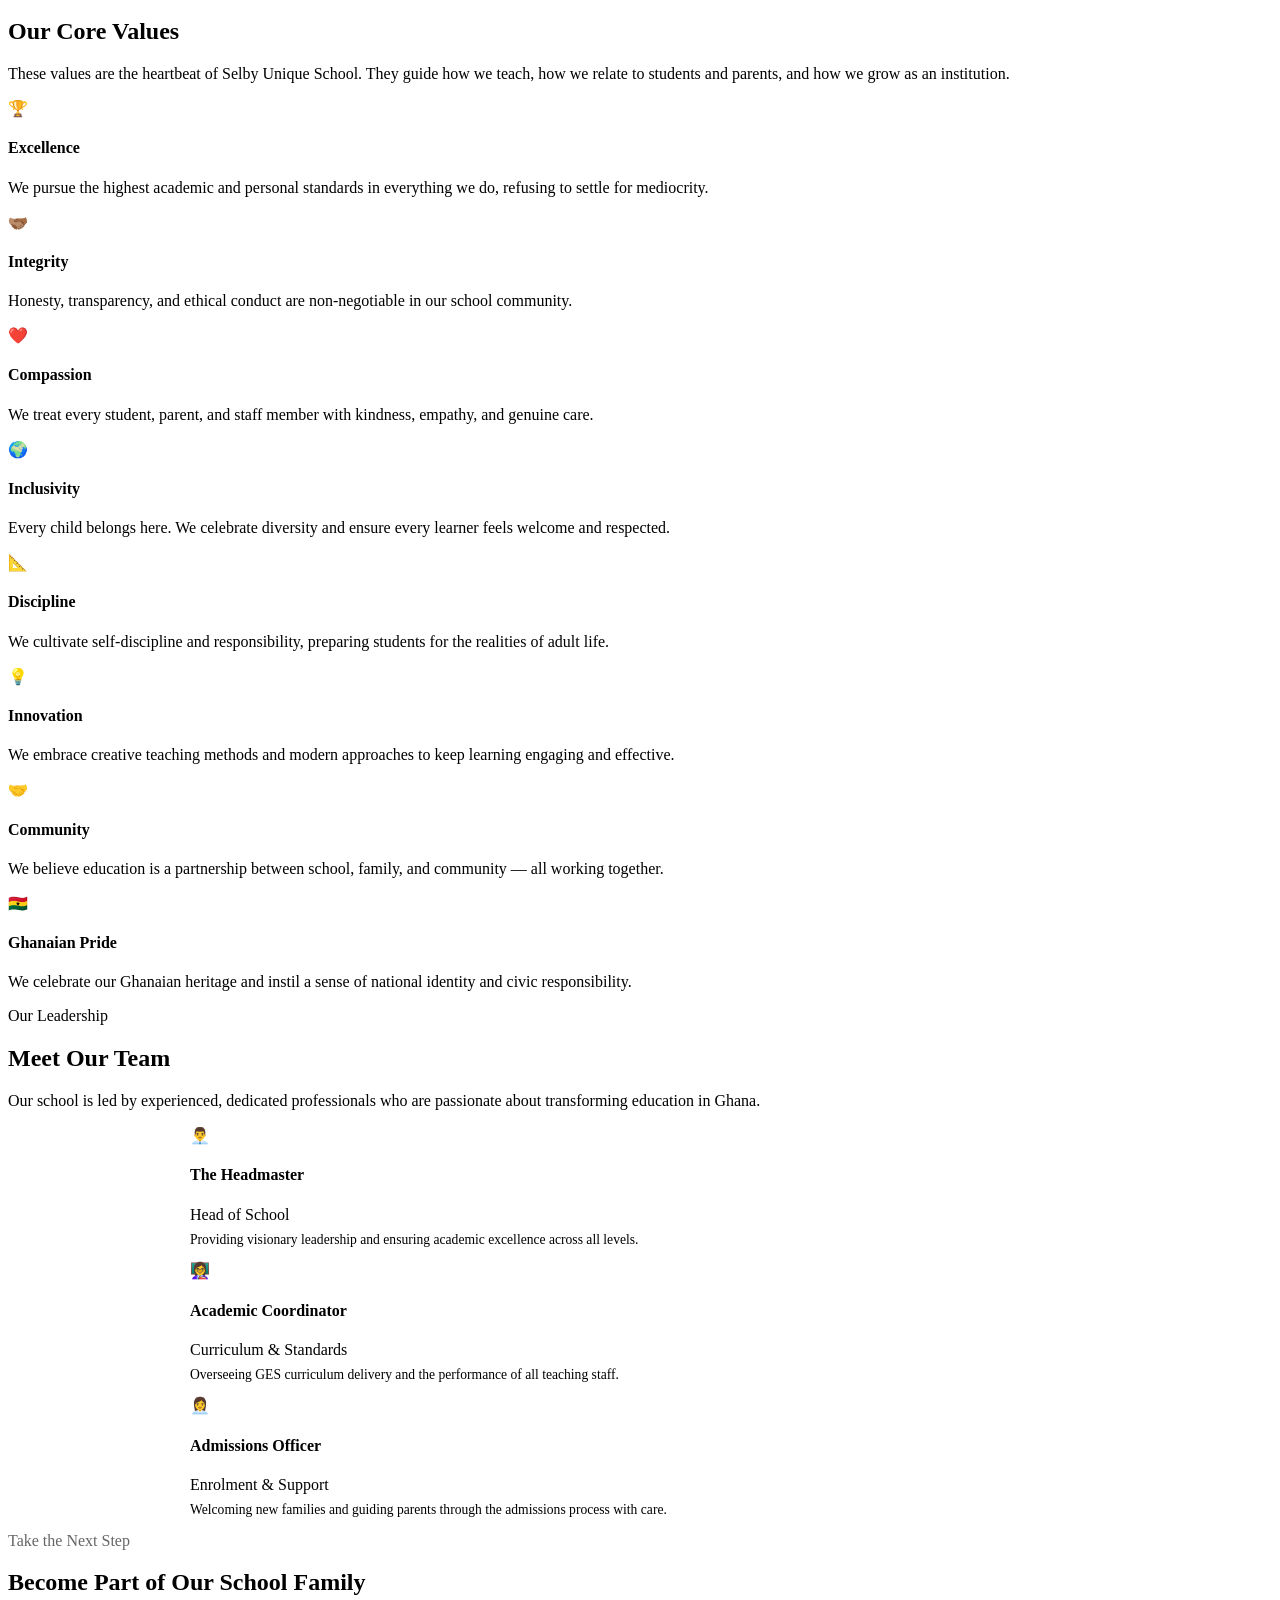
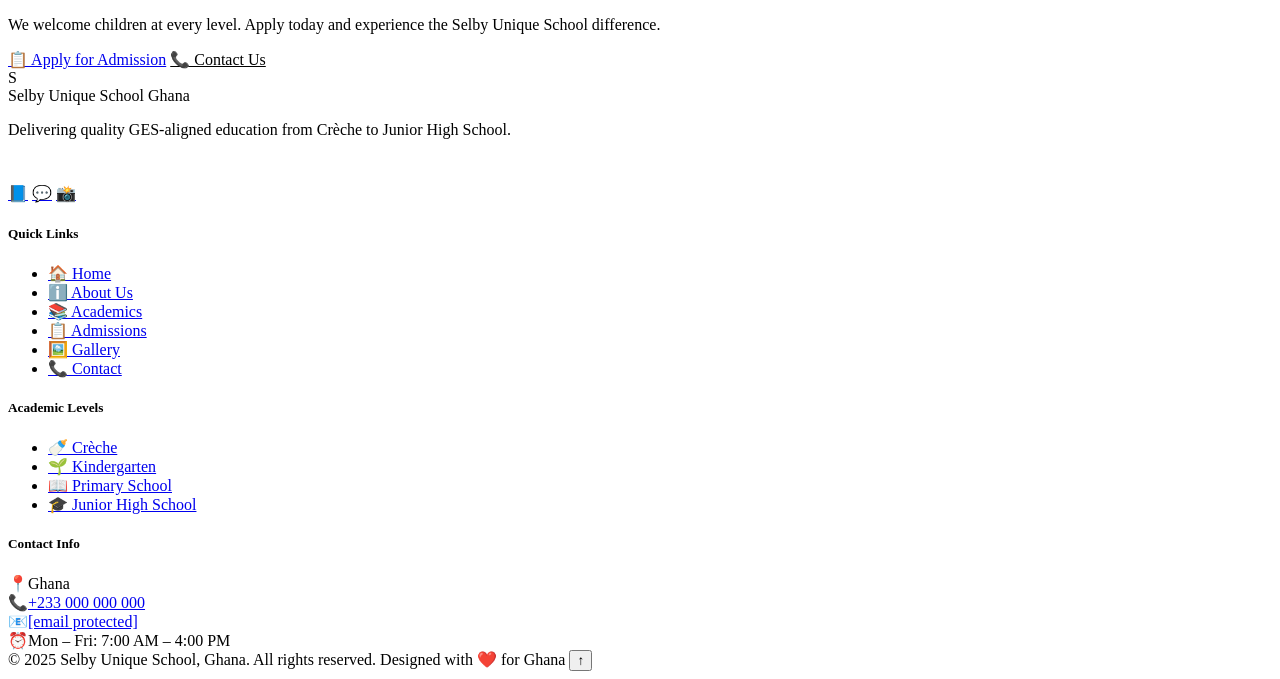
==== commit 7045d115: "third changes" ====
--- a/about.html
+++ b/about.html
@@ -1,287 +1,136 @@
-<!doctype html>
+<!DOCTYPE html>
 <html lang="en">
-  <head>
-    <meta charset="UTF-8" />
-    <meta name="viewport" content="width=device-width, initial-scale=1.0" />
-    <meta
-      name="description"
-      content="Learn about Selby Unique School – our mission, vision, values, and history of delivering quality GES education in Ghana."
-    />
-    <title>About Us – Selby Unique School</title>
-    <link rel="stylesheet" href="styles.css" />
-    <link
-      rel="icon"
-      href="data:image/svg+xml,<svg xmlns='http://www.w3.org/2000/svg' viewBox='0 0 100 100'><text y='.9em' font-size='90'>🏫</text></svg>"
-    />
-  </head>
-  <body>
-    <!-- ===== NAVIGATION ===== -->
-    <nav class="navbar" id="navbar">
-      <div class="nav-inner">
-        <a href="index.html" class="nav-logo">
-          <div class="logo-icon">S</div>
-          <div class="logo-text">
-            <span class="school-name">Selby Unique School</span>
-            <span class="school-tag">Ghana</span>
-          </div>
-        </a>
-        <button class="hamburger" aria-label="Toggle menu" id="hamburger">
-          <span></span><span></span><span></span>
-        </button>
-        <div class="nav-links" id="navLinks">
-          <a href="index.html">Home</a>
-          <a href="about.html">About</a>
-          <a href="academics.html">Academics</a>
-          <a href="admissions.html">Admissions</a>
-          <a href="gallery.html">Gallery</a>
-          <a href="contact.html">Contact</a>
-          <a href="admissions.html" class="btn btn-primary">Apply Now</a>
-        </div>
-      </div>
-    </nav>
-
-    <!-- ===== PAGE HERO ===== -->
-    <div class="page-hero">
-      <div class="container">
-        <div class="breadcrumb">
-          <a href="index.html">Home</a>
-          <span>/</span>
-          <span>About Us</span>
-        </div>
-        <h1>About Selby Unique School</h1>
-        <p>
-          Discover our story, our purpose, and our commitment to quality
-          education in Ghana.
-        </p>
-      </div>
-    </div>
-
-    <!-- ===== MISSION & VISION ===== -->
-    <section class="bg-offwhite">
-      <div class="container">
-        <div class="text-center">
-          <span class="section-label">Our Purpose</span>
-          <h2 class="section-title">Mission & Vision</h2>
-          <p class="section-sub">
-            Everything we do at Selby Unique School is guided by a clear
-            purpose: to raise well-rounded, educated young Ghanaians.
-          </p>
-        </div>
-        <div class="mv-grid">
-          <div class="mv-card">
-            <span style="font-size: 2.5rem; display: block; margin-bottom: 16px"
-              >🎯</span
-            >
-            <h3>Our Mission</h3>
-            <p>
-              To provide high-quality, inclusive, and holistic education aligned
-              with the Ghana Education Service (GES) curriculum, equipping every
-              student with the knowledge, skills, and values needed to succeed
-              in life and contribute meaningfully to Ghanaian society.
-            </p>
-            <br />
-            <p>
-              We are committed to creating a nurturing, disciplined, and
-              stimulating learning environment where every child — from Crèche
-              to Junior High School — is valued, challenged, and inspired to
-              reach their full potential.
-            </p>
-          </div>
-          <div class="mv-card vision">
-            <span style="font-size: 2.5rem; display: block; margin-bottom: 16px"
-              >🔭</span
-            >
-            <h3>Our Vision</h3>
-            <p>
-              To be the leading school of choice in Ghana, recognised for
-              academic excellence, strong moral values, and the production of
-              responsible, innovative, and globally competitive graduates who
-              are proud of their Ghanaian heritage.
-            </p>
-            <br />
-            <p>
-              We envision a future where every student who passes through Selby
-              Unique School becomes a beacon of integrity, intellectual
-              achievement, and positive change in Ghana and the world.
-            </p>
-          </div>
-        </div>
-
-        <!-- Overview -->
-        <div class="card">
-          <div class="card-body" style="padding: 40px">
-            <div
-              style="
-                display: grid;
-                grid-template-columns: 1fr 1fr;
-                gap: 48px;
-                align-items: center;
-              "
-            >
-              <div>
-                <span class="section-label">School Overview</span>
-                <h2 class="section-title" style="font-size: 1.9rem">
-                  Our Story
-                </h2>
-                <p>
-                  Selby Unique School was founded with one powerful belief: that
-                  every child in Ghana deserves access to excellent education.
-                  From our humble beginnings, we have grown into a trusted
-                  educational institution serving hundreds of families.
-                </p>
-                <br />
-                <p>
-                  Located in Ghana, our school offers a complete educational
-                  journey from the earliest years of childhood through to Junior
-                  High School, all under one roof. We follow the Ghana Education
-                  Service (GES) curriculum to ensure our students are fully
-                  prepared for national examinations and lifelong learning.
-                </p>
-                <br />
-                <p>
-                  Our motto — <em>"Christ Our Redeemer"</em> — reflects our
-                  foundational belief in hope, purpose, and the potential within
-                  every child, guiding our values of discipline, respect, and
-                  excellence.
-                </p>
-              </div>
-              <div>
-                <div
-                  style="
-                    background: linear-gradient(
-                      135deg,
-                      var(--navy),
-                      var(--navy-mid)
-                    );
-                    border-radius: 12px;
-                    padding: 32px;
-                    color: white;
-                  "
-                >
-                  <h4
-                    style="
-                      color: var(--gold-lt);
-                      margin-bottom: 20px;
-                      font-size: 1rem;
-                      text-transform: uppercase;
-                      letter-spacing: 0.1em;
-                    "
-                  >
-                    School at a Glance
-                  </h4>
-                  <div style="display: flex; flex-direction: column; gap: 16px">
-                    <div
-                      style="
-                        display: flex;
-                        justify-content: space-between;
-                        border-bottom: 1px solid rgba(255, 255, 255, 0.1);
-                        padding-bottom: 12px;
-                      "
-                    >
-                      <span
-                        style="
-                          color: rgba(255, 255, 255, 0.6);
-                          font-size: 0.88rem;
-                        "
-                        >School Name</span
-                      >
-                      <span style="font-weight: 600; font-size: 0.9rem"
-                        >Selby Unique School</span
-                      >
-                    </div>
-                    <div
-                      style="
-                        display: flex;
-                        justify-content: space-between;
-                        border-bottom: 1px solid rgba(255, 255, 255, 0.1);
-                        padding-bottom: 12px;
-                      "
-                    >
-                      <span
-                        style="
-                          color: rgba(255, 255, 255, 0.6);
-                          font-size: 0.88rem;
-                        "
-                        >Location</span
-                      >
-                      <span style="font-weight: 600; font-size: 0.9rem"
-                        >Ghana</span
-                      >
-                    </div>
-                    <div
-                      style="
-                        display: flex;
-                        justify-content: space-between;
-                        border-bottom: 1px solid rgba(255, 255, 255, 0.1);
-                        padding-bottom: 12px;
-                      "
-                    >
-                      <span
-                        style="
-                          color: rgba(255, 255, 255, 0.6);
-                          font-size: 0.88rem;
-                        "
-                        >Curriculum</span
-                      >
-                      <span style="font-weight: 600; font-size: 0.9rem"
-                        >GES (Ghana)</span
-                      >
-                    </div>
-                    <div
-                      style="
-                        display: flex;
-                        justify-content: space-between;
-                        border-bottom: 1px solid rgba(255, 255, 255, 0.1);
-                        padding-bottom: 12px;
-                      "
-                    >
-                      <span
-                        style="
-                          color: rgba(255, 255, 255, 0.6);
-                          font-size: 0.88rem;
-                        "
-                        >Levels</span
-                      >
-                      <span style="font-weight: 600; font-size: 0.9rem"
-                        >Crèche – JHS</span
-                      >
-                    </div>
-                    <div
-                      style="
-                        display: flex;
-                        justify-content: space-between;
-                        border-bottom: 1px solid rgba(255, 255, 255, 0.1);
-                        padding-bottom: 12px;
-                      "
-                    >
-                      <span
-                        style="
-                          color: rgba(255, 255, 255, 0.6);
-                          font-size: 0.88rem;
-                        "
-                        >Motto</span
-                      >
-                      <span
-                        style="
-                          font-weight: 600;
-                          font-size: 0.9rem;
-                          font-style: italic;
-                        "
-                        >Christ Our Redeemer</span
-                      >
-                    </div>
-                    <div style="display: flex; justify-content: space-between">
-                      <span
-                        style="
-                          color: rgba(255, 255, 255, 0.6);
-                          font-size: 0.88rem;
-                        "
-                        >School Hours</span
-                      >
-                      <span style="font-weight: 600; font-size: 0.9rem"
-                        >7:00 AM – 4:00 PM</span
-                      >
-                    </div>
+<head>
+  <meta charset="UTF-8" />
+  <meta name="viewport" content="width=device-width, initial-scale=1.0, viewport-fit=cover" />
+  <title>About Us – Selby Unique School</title>
+  <link rel="stylesheet" href="style.css" />
+  <link rel="icon" href="data:image/svg+xml,<svg xmlns='http://www.w3.org/2000/svg' viewBox='0 0 100 100'><text y='.9em' font-size='90'>🏫</text></svg>" />
+</head>
+<body>
+
+<!-- ═══════════════════════════════════════════════════════
+     NAVBAR
+     ═══════════════════════════════════════════════════════ -->
+<nav class="navbar" id="navbar" aria-label="Main navigation">
+  <div class="nav-inner">
+
+    <a href="index.html" class="nav-logo" aria-label="Selby Unique School – home">
+      <div class="logo-icon" aria-hidden="true">S</div>
+      <div class="logo-text">
+        <span class="school-name">Selby Unique School</span>
+        <span class="school-tag">Ghana</span>
+      </div>
+    </a>
+
+    <div class="nav-links">
+      <a href="index.html">Home</a>
+      <a href="about.html">About</a>
+      <a href="academics.html">Academics</a>
+      <a href="admission.html">Admissions</a>
+      <a href="gallery.html">Gallery</a>
+      <a href="contact.html">Contact</a>
+      <a href="admission.html" class="btn btn-primary">Apply Now</a>
+    </div>
+
+    <button class="hamburger" id="hamburger"
+            aria-label="Toggle navigation menu"
+            aria-expanded="false"
+            aria-controls="mobileNav">
+      <span></span><span></span><span></span>
+    </button>
+
+  </div>
+</nav>
+
+<nav class="mobile-nav" id="mobileNav" aria-label="Mobile navigation">
+  <a href="index.html">🏠 Home</a>
+  <a href="about.html">ℹ️ About</a>
+  <a href="academics.html">📚 Academics</a>
+  <a href="admission.html">📋 Admissions</a>
+  <a href="gallery.html">🖼️ Gallery</a>
+  <a href="contact.html">📞 Contact</a>
+  <a href="admission.html" class="mob-apply">📋 Apply Now</a>
+</nav>
+
+  <!-- ===== PAGE HERO ===== -->
+  <div class="page-hero">
+    <div class="container">
+      <div class="breadcrumb">
+        <a href="index.html">Home</a>
+        <span class="sep">/</span>
+        <span>About Us</span>
+      </div>
+      <h1>About Selby Unique School</h1>
+      <p>Discover our story, our purpose, and our commitment to quality education in Ghana.</p>
+    </div>
+  </div>
+
+  <!-- ===== MISSION & VISION ===== -->
+  <section class="bg-offwhite">
+    <div class="container">
+      <div class="text-center">
+        <span class="section-label">Our Purpose</span>
+        <h2 class="section-title">Mission & Vision</h2>
+        <p class="section-sub">Everything we do at Selby Unique School is guided by a clear purpose: to raise well-rounded, educated young Ghanaians.</p>
+      </div>
+      <div class="mv-grid">
+        <div class="mv-card">
+          <span style="font-size:2.5rem;display:block;margin-bottom:16px">🎯</span>
+          <h3>Our Mission</h3>
+          <p>To provide high-quality, inclusive, and holistic education aligned with the Ghana Education Service (GES) curriculum, equipping every student with the knowledge, skills, and values needed to succeed in life and contribute meaningfully to Ghanaian society.</p>
+          <br>
+          <p>We are committed to creating a nurturing, disciplined, and stimulating learning environment where every child — from Crèche to Junior High School — is valued, challenged, and inspired to reach their full potential.</p>
+        </div>
+        <div class="mv-card vision">
+          <span style="font-size:2.5rem;display:block;margin-bottom:16px">🔭</span>
+          <h3>Our Vision</h3>
+          <p>To be the leading school of choice in Ghana, recognised for academic excellence, strong moral values, and the production of responsible, innovative, and globally competitive graduates who are proud of their Ghanaian heritage.</p>
+          <br>
+          <p>We envision a future where every student who passes through Selby Unique School becomes a beacon of integrity, intellectual achievement, and positive change in Ghana and the world.</p>
+        </div>
+      </div>
+
+      <!-- Overview -->
+      <div class="card">
+        <div class="card-body" style="padding:40px">
+          <div class="about-overview-grid">
+            <div>
+              <span class="section-label">School Overview</span>
+              <h2 class="section-title" style="font-size:1.9rem">Our Story</h2>
+              <p>Selby Unique School was founded with one powerful belief: that every child in Ghana deserves access to excellent education. From our humble beginnings, we have grown into a trusted educational institution serving hundreds of families.</p>
+              <br>
+              <p>Located in Ghana, our school offers a complete educational journey from the earliest years of childhood through to Junior High School, all under one roof. We follow the Ghana Education Service (GES) curriculum to ensure our students are fully prepared for national examinations and lifelong learning.</p>
+              <br>
+              <p>Our motto — <em>"Christ Our Redeemer"</em> — reflects our foundational belief in hope, purpose, and the potential within every child, guiding our values of discipline, respect, and excellence.</p>
+            </div>
+            <div>
+              <div style="background:linear-gradient(135deg,var(--navy),var(--navy-mid));border-radius:12px;padding:32px;color:white">
+                <h4 style="color:var(--gold-lt);margin-bottom:20px;font-size:1rem;text-transform:uppercase;letter-spacing:0.1em">School at a Glance</h4>
+                <div style="display:flex;flex-direction:column;gap:16px">
+                  <div style="display:flex;justify-content:space-between;border-bottom:1px solid rgba(255,255,255,0.1);padding-bottom:12px">
+                    <span style="color:rgba(255,255,255,0.6);font-size:0.88rem">School Name</span>
+                    <span style="font-weight:600;font-size:0.9rem">Selby Unique School</span>
+                  </div>
+                  <div style="display:flex;justify-content:space-between;border-bottom:1px solid rgba(255,255,255,0.1);padding-bottom:12px">
+                    <span style="color:rgba(255,255,255,0.6);font-size:0.88rem">Location</span>
+                    <span style="font-weight:600;font-size:0.9rem">Ghana</span>
+                  </div>
+                  <div style="display:flex;justify-content:space-between;border-bottom:1px solid rgba(255,255,255,0.1);padding-bottom:12px">
+                    <span style="color:rgba(255,255,255,0.6);font-size:0.88rem">Curriculum</span>
+                    <span style="font-weight:600;font-size:0.9rem">GES (Ghana)</span>
+                  </div>
+                  <div style="display:flex;justify-content:space-between;border-bottom:1px solid rgba(255,255,255,0.1);padding-bottom:12px">
+                    <span style="color:rgba(255,255,255,0.6);font-size:0.88rem">Levels</span>
+                    <span style="font-weight:600;font-size:0.9rem">Crèche – JHS</span>
+                  </div>
+                  <div style="display:flex;justify-content:space-between;border-bottom:1px solid rgba(255,255,255,0.1);padding-bottom:12px">
+                    <span style="color:rgba(255,255,255,0.6);font-size:0.88rem">Motto</span>
+                    <span style="font-weight:600;font-size:0.9rem;font-style:italic">Christ Our Redeemer</span>
+                  </div>
+                  <div style="display:flex;justify-content:space-between">
+                    <span style="color:rgba(255,255,255,0.6);font-size:0.88rem">School Hours</span>
+                    <span style="font-weight:600;font-size:0.9rem">7:00 AM – 4:00 PM</span>
                   </div>
                 </div>
               </div>
@@ -289,247 +138,165 @@
           </div>
         </div>
       </div>
-    </section>
-
-    <!-- ===== VALUES ===== -->
-    <section class="values-section">
-      <div class="container">
-        <div class="text-center">
-          <span class="section-label" style="color: var(--gold)"
-            >What We Stand For</span
-          >
-          <h2 class="section-title">Our Core Values</h2>
-          <p class="section-sub">
-            These values are the heartbeat of Selby Unique School. They guide
-            how we teach, how we relate to students and parents, and how we grow
-            as an institution.
-          </p>
-        </div>
-        <div class="grid-4">
-          <div class="value-card">
-            <span class="v-icon">🏆</span>
-            <h4>Excellence</h4>
-            <p>
-              We pursue the highest academic and personal standards in
-              everything we do, refusing to settle for mediocrity.
-            </p>
-          </div>
-          <div class="value-card">
-            <span class="v-icon">🫱🏽‍🫲🏾</span>
-            <h4>Integrity</h4>
-            <p>
-              Honesty, transparency, and ethical conduct are non-negotiable in
-              our school community.
-            </p>
-          </div>
-          <div class="value-card">
-            <span class="v-icon">❤️</span>
-            <h4>Compassion</h4>
-            <p>
-              We treat every student, parent, and staff member with kindness,
-              empathy, and genuine care.
-            </p>
-          </div>
-          <div class="value-card">
-            <span class="v-icon">🌍</span>
-            <h4>Inclusivity</h4>
-            <p>
-              Every child belongs here. We celebrate diversity and ensure every
-              learner feels welcome and respected.
-            </p>
-          </div>
-          <div class="value-card">
-            <span class="v-icon">📐</span>
-            <h4>Discipline</h4>
-            <p>
-              We cultivate self-discipline and responsibility, preparing
-              students for the realities of adult life.
-            </p>
-          </div>
-          <div class="value-card">
-            <span class="v-icon">💡</span>
-            <h4>Innovation</h4>
-            <p>
-              We embrace creative teaching methods and modern approaches to keep
-              learning engaging and effective.
-            </p>
-          </div>
-          <div class="value-card">
-            <span class="v-icon">🤝</span>
-            <h4>Community</h4>
-            <p>
-              We believe education is a partnership between school, family, and
-              community — all working together.
-            </p>
-          </div>
-          <div class="value-card">
-            <span class="v-icon">🇬🇭</span>
-            <h4>Ghanaian Pride</h4>
-            <p>
-              We celebrate our Ghanaian heritage and instil a sense of national
-              identity and civic responsibility.
-            </p>
-          </div>
-        </div>
-      </div>
-    </section>
-
-    <!-- ===== LEADERSHIP ===== -->
-    <section class="bg-offwhite">
-      <div class="container">
-        <div class="text-center">
-          <span class="section-label">Our Leadership</span>
-          <h2 class="section-title">Meet Our Team</h2>
-          <p class="section-sub">
-            Our school is led by experienced, dedicated professionals who are
-            passionate about transforming education in Ghana.
-          </p>
-        </div>
-        <div class="grid-3" style="max-width: 900px; margin: 0 auto">
-          <div class="staff-card">
-            <div class="staff-avatar">👨‍💼</div>
-            <div class="staff-info">
-              <h4>The Headmaster</h4>
-              <span class="role">Head of School</span>
-              <p style="font-size: 0.85rem; margin-top: 8px">
-                Providing visionary leadership and ensuring academic excellence
-                across all levels.
-              </p>
+    </div>
+  </section>
+
+  <!-- ===== VALUES ===== -->
+  <section class="values-section">
+    <div class="container">
+      <div class="text-center">
+        <span class="section-label" style="color:var(--gold)">What We Stand For</span>
+        <h2 class="section-title">Our Core Values</h2>
+        <p class="section-sub">These values are the heartbeat of Selby Unique School. They guide how we teach, how we relate to students and parents, and how we grow as an institution.</p>
+      </div>
+      <div class="grid grid-4">
+        <div class="value-card">
+          <span class="v-icon">🏆</span>
+          <h4>Excellence</h4>
+          <p>We pursue the highest academic and personal standards in everything we do, refusing to settle for mediocrity.</p>
+        </div>
+        <div class="value-card">
+          <span class="v-icon">🫱🏽‍🫲🏾</span>
+          <h4>Integrity</h4>
+          <p>Honesty, transparency, and ethical conduct are non-negotiable in our school community.</p>
+        </div>
+        <div class="value-card">
+          <span class="v-icon">❤️</span>
+          <h4>Compassion</h4>
+          <p>We treat every student, parent, and staff member with kindness, empathy, and genuine care.</p>
+        </div>
+        <div class="value-card">
+          <span class="v-icon">🌍</span>
+          <h4>Inclusivity</h4>
+          <p>Every child belongs here. We celebrate diversity and ensure every learner feels welcome and respected.</p>
+        </div>
+        <div class="value-card">
+          <span class="v-icon">📐</span>
+          <h4>Discipline</h4>
+          <p>We cultivate self-discipline and responsibility, preparing students for the realities of adult life.</p>
+        </div>
+        <div class="value-card">
+          <span class="v-icon">💡</span>
+          <h4>Innovation</h4>
+          <p>We embrace creative teaching methods and modern approaches to keep learning engaging and effective.</p>
+        </div>
+        <div class="value-card">
+          <span class="v-icon">🤝</span>
+          <h4>Community</h4>
+          <p>We believe education is a partnership between school, family, and community — all working together.</p>
+        </div>
+        <div class="value-card">
+          <span class="v-icon">🇬🇭</span>
+          <h4>Ghanaian Pride</h4>
+          <p>We celebrate our Ghanaian heritage and instil a sense of national identity and civic responsibility.</p>
+        </div>
+      </div>
+    </div>
+  </section>
+
+  <!-- ===== LEADERSHIP ===== -->
+  <section class="bg-offwhite">
+    <div class="container">
+      <div class="text-center">
+        <span class="section-label">Our Leadership</span>
+        <h2 class="section-title">Meet Our Team</h2>
+        <p class="section-sub">Our school is led by experienced, dedicated professionals who are passionate about transforming education in Ghana.</p>
+      </div>
+      <div class="grid grid-3" style="max-width:900px;margin:0 auto">
+        <div class="staff-card">
+          <div class="staff-avatar">👨‍💼</div>
+          <div class="staff-info">
+            <h4>The Headmaster</h4>
+            <span class="role">Head of School</span>
+            <p style="font-size:0.85rem;margin-top:8px">Providing visionary leadership and ensuring academic excellence across all levels.</p>
+          </div>
+        </div>
+        <div class="staff-card">
+          <div class="staff-avatar">👩‍🏫</div>
+          <div class="staff-info">
+            <h4>Academic Coordinator</h4>
+            <span class="role">Curriculum & Standards</span>
+            <p style="font-size:0.85rem;margin-top:8px">Overseeing GES curriculum delivery and the performance of all teaching staff.</p>
+          </div>
+        </div>
+        <div class="staff-card">
+          <div class="staff-avatar">👩‍💼</div>
+          <div class="staff-info">
+            <h4>Admissions Officer</h4>
+            <span class="role">Enrolment & Support</span>
+            <p style="font-size:0.85rem;margin-top:8px">Welcoming new families and guiding parents through the admissions process with care.</p>
+          </div>
+        </div>
+      </div>
+    </div>
+  </section>
+
+  <!-- ===== CTA ===== -->
+  <section class="cta-section">
+    <div class="container">
+      <span class="section-label" style="color:var(--navy);opacity:0.6">Take the Next Step</span>
+      <h2>Become Part of Our School Family</h2>
+      <p>We welcome children at every level. Apply today and experience the Selby Unique School difference.</p>
+      <div class="cta-buttons">
+        <a href="admission.html" class="btn btn-navy">📋 Apply for Admission</a>
+        <a href="contact.html" class="btn" style="border:2px solid var(--navy);color:var(--navy)">📞 Contact Us</a>
+      </div>
+    </div>
+  </section>
+
+  <!-- ===== FOOTER ===== -->
+  <footer>
+    <div class="container">
+      <div class="footer-grid">
+        <div class="footer-brand">
+          <div class="nav-logo">
+            <div class="logo-icon">S</div>
+            <div class="logo-text">
+              <span class="school-name">Selby Unique School</span>
+              <span class="school-tag">Ghana</span>
             </div>
           </div>
-          <div class="staff-card">
-            <div class="staff-avatar">👩‍🏫</div>
-            <div class="staff-info">
-              <h4>Academic Coordinator</h4>
-              <span class="role">Curriculum & Standards</span>
-              <p style="font-size: 0.85rem; margin-top: 8px">
-                Overseeing GES curriculum delivery and the performance of all
-                teaching staff.
-              </p>
-            </div>
-          </div>
-          <div class="staff-card">
-            <div class="staff-avatar">👩‍💼</div>
-            <div class="staff-info">
-              <h4>Admissions Officer</h4>
-              <span class="role">Enrolment & Support</span>
-              <p style="font-size: 0.85rem; margin-top: 8px">
-                Welcoming new families and guiding parents through the
-                admissions process with care.
-              </p>
-            </div>
-          </div>
-        </div>
-      </div>
-    </section>
-
-    <!-- ===== CTA ===== -->
-    <section class="cta-section">
-      <div class="container">
-        <span class="section-label" style="color: var(--navy); opacity: 0.6"
-          >Take the Next Step</span
-        >
-        <h2>Become Part of Our School Family</h2>
-        <p>
-          We welcome children at every level. Apply today and experience the
-          Selby Unique School difference.
-        </p>
-        <div class="cta-buttons">
-          <a href="admissions.html" class="btn btn-navy"
-            >📋 Apply for Admission</a
-          >
-          <a
-            href="contact.html"
-            class="btn"
-            style="border: 2px solid var(--navy); color: var(--navy)"
-            >📞 Contact Us</a
-          >
-        </div>
-      </div>
-    </section>
-
-    <!-- ===== FOOTER ===== -->
-    <footer>
-      <div class="container">
-        <div class="footer-grid">
-          <div class="footer-brand">
-            <div class="nav-logo">
-              <div class="logo-icon">S</div>
-              <div class="logo-text">
-                <span class="school-name">Selby Unique School</span>
-                <span class="school-tag">Ghana</span>
-              </div>
-            </div>
-            <p class="footer-desc">
-              Delivering quality GES-aligned education from Crèche to Junior
-              High School.
-            </p>
-            <p
-              style="
-                font-size: 0.82rem;
-                color: rgba(255, 255, 255, 0.35);
-                font-style: italic;
-              "
-            >
-              Motto: "Christ Our Redeemer"
-            </p>
-            <div class="footer-social">
-              <a href="#" class="social-btn" aria-label="Facebook">📘</a>
-              <a href="#" class="social-btn" aria-label="WhatsApp">💬</a>
-              <a href="#" class="social-btn" aria-label="Instagram">📸</a>
-            </div>
-          </div>
-          <div class="footer-col">
-            <h5>Quick Links</h5>
-            <ul>
-              <li><a href="index.html">🏠 Home</a></li>
-              <li><a href="about.html">ℹ️ About Us</a></li>
-              <li><a href="academics.html">📚 Academics</a></li>
-              <li><a href="admissions.html">📋 Admissions</a></li>
-              <li><a href="gallery.html">🖼️ Gallery</a></li>
-              <li><a href="contact.html">📞 Contact</a></li>
-            </ul>
-          </div>
-          <div class="footer-col">
-            <h5>Academic Levels</h5>
-            <ul>
-              <li><a href="academics.html#creche">🍼 Crèche</a></li>
-              <li><a href="academics.html#kg">🌱 Kindergarten</a></li>
-              <li><a href="academics.html#primary">📖 Primary School</a></li>
-              <li><a href="academics.html#jhs">🎓 Junior High School</a></li>
-            </ul>
-          </div>
-          <div class="footer-col">
-            <h5>Contact Info</h5>
-            <div class="contact-line">
-              <span class="ci">📍</span><span>Ghana</span>
-            </div>
-            <div class="contact-line">
-              <span class="ci">📞</span
-              ><span><a href="tel:+233000000000">+233 000 000 000</a></span>
-            </div>
-            <div class="contact-line">
-              <span class="ci">📧</span
-              ><span
-                ><a href="mailto:info@selbyuniqueschool.edu.gh"
-                  >info@selbyuniqueschool.edu.gh</a
-                ></span
-              >
-            </div>
-            <div class="contact-line">
-              <span class="ci">⏰</span
-              ><span>Mon – Fri: 7:00 AM – 4:00 PM</span>
-            </div>
-          </div>
-        </div>
-        <div class="footer-bottom">
-          <span>© 2025 Selby Unique School, Ghana. All rights reserved.</span>
-          <span>Designed with ❤️ for Ghana</span>
-        </div>
-      </div>
-    </footer>
-
-    <button id="scrollTop" aria-label="Scroll to top">↑</button>
-    <script src="script.js"></script>
-  </body>
-</html>
+          <p class="footer-desc">Delivering quality GES-aligned education from Crèche to Junior High School.</p>
+          <p style="font-size:0.82rem;color:rgba(255,255,255,0.35);font-style:italic">Motto: "Christ Our Redeemer"</p>
+          <div class="footer-social">
+            <a href="#" class="social-btn" aria-label="Facebook">📘</a>
+            <a href="#" class="social-btn" aria-label="WhatsApp">💬</a>
+            <a href="#" class="social-btn" aria-label="Instagram">📸</a>
+          </div>
+        </div>
+        <div class="footer-col">
+          <h5>Quick Links</h5>
+          <ul>
+            <li><a href="index.html">🏠 Home</a></li>
+            <li><a href="about.html">ℹ️ About Us</a></li>
+            <li><a href="academics.html">📚 Academics</a></li>
+            <li><a href="admission.html">📋 Admissions</a></li>
+            <li><a href="gallery.html">🖼️ Gallery</a></li>
+            <li><a href="contact.html">📞 Contact</a></li>
+          </ul>
+        </div>
+        <div class="footer-col">
+          <h5>Academic Levels</h5>
+          <ul>
+            <li><a href="academics.html#creche">🍼 Crèche</a></li>
+            <li><a href="academics.html#kg">🌱 Kindergarten</a></li>
+            <li><a href="academics.html#primary">📖 Primary School</a></li>
+            <li><a href="academics.html#jhs">🎓 Junior High School</a></li>
+          </ul>
+        </div>
+        <div class="footer-col">
+          <h5>Contact Info</h5>
+          <div class="contact-line"><span class="ci">📍</span><span>Ghana</span></div>
+          <div class="contact-line"><span class="ci">📞</span><span><a href="tel:+233000000000">+233 000 000 000</a></span></div>
+          <div class="contact-line"><span class="ci">📧</span><span><a href="/cdn-cgi/l/email-protection#2940474f46695a4c454b505c4740585c4c5a4a41464645074c4d5c074e41"><span class="__cf_email__" data-cfemail="630a0d050c2310060f011a160d0a12160610000b0c0c0f4d0607164d040b">[email&#160;protected]</span></a></span></div>
+          <div class="contact-line"><span class="ci">⏰</span><span>Mon – Fri: 7:00 AM – 4:00 PM</span></div>
+        </div>
+      </div>
+      <div class="footer-bottom">
+        <span>© 2025 Selby Unique School, Ghana. All rights reserved.</span>
+        <span>Designed with ❤️ for Ghana</span>
+
+  <button id="scrollTop" aria-label="Scroll to top">↑</button>
+  <script src="script.js"></script>
+</body>
+</html>
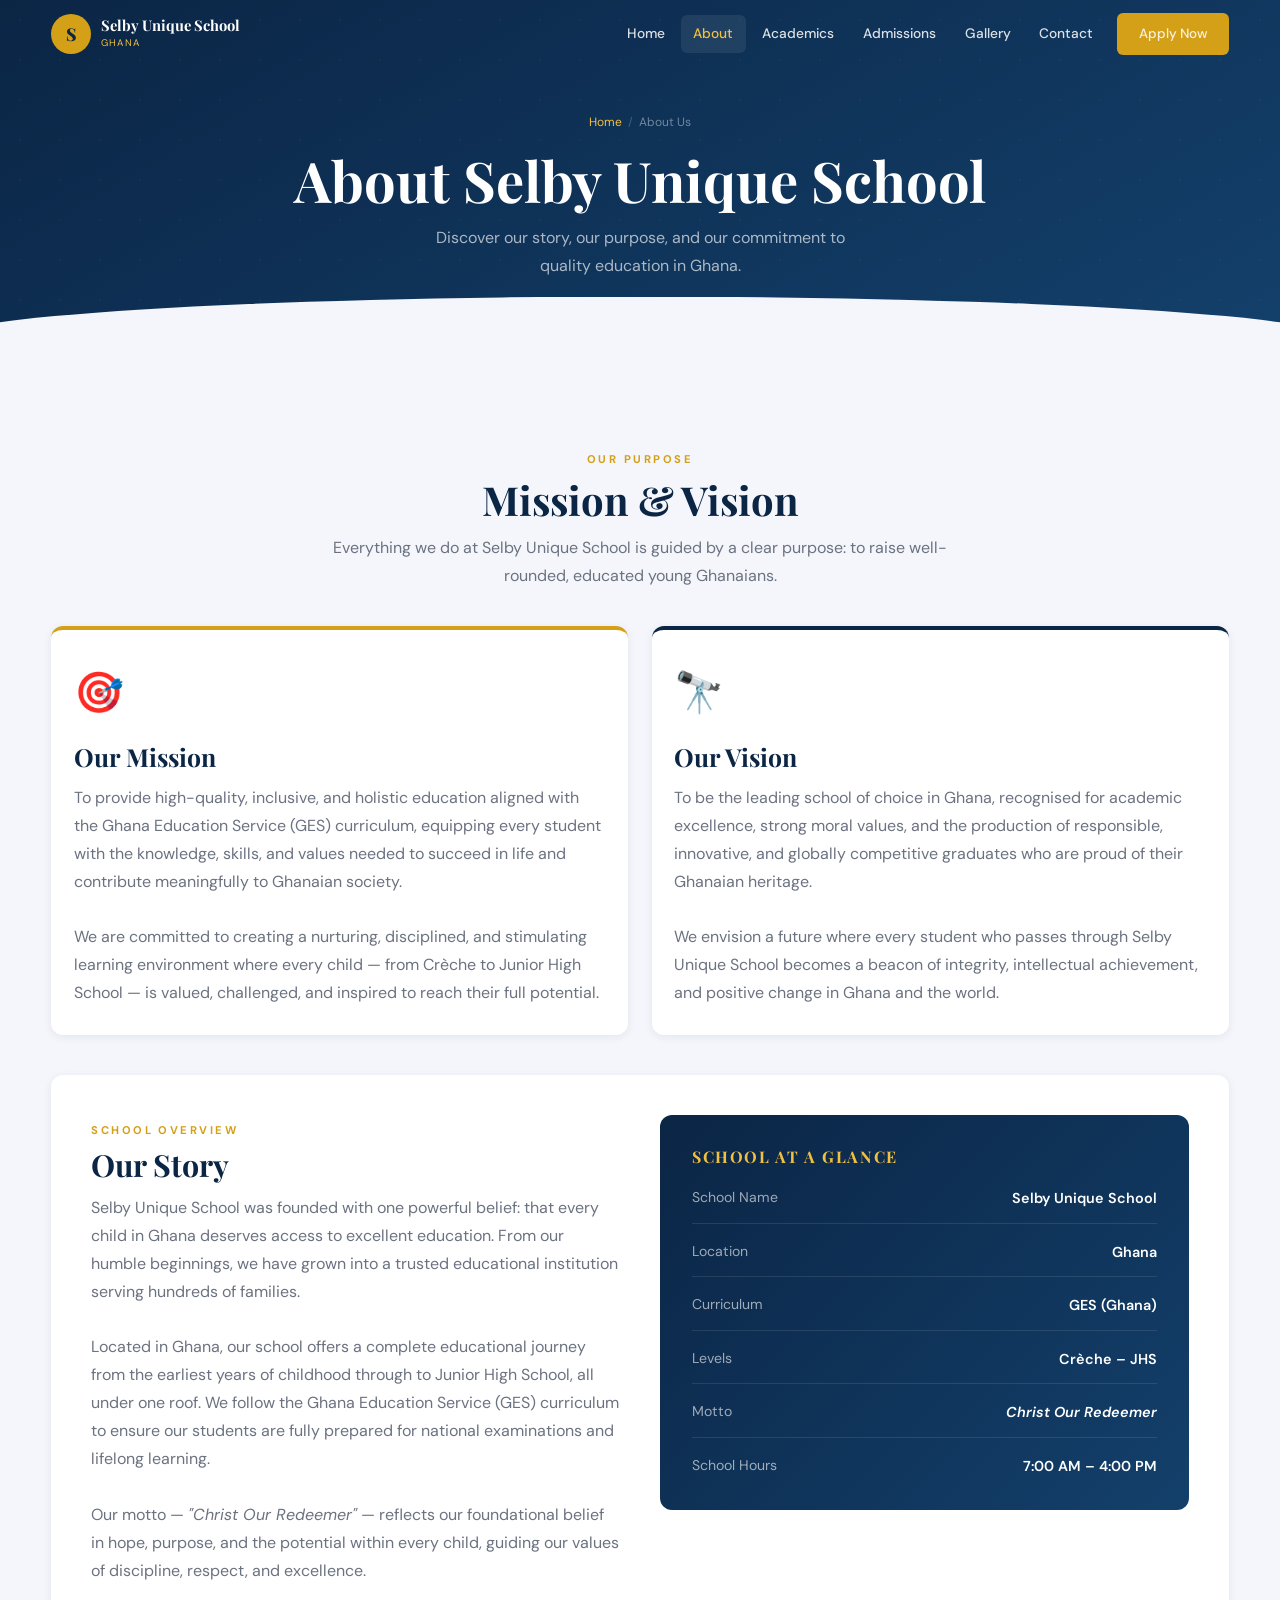
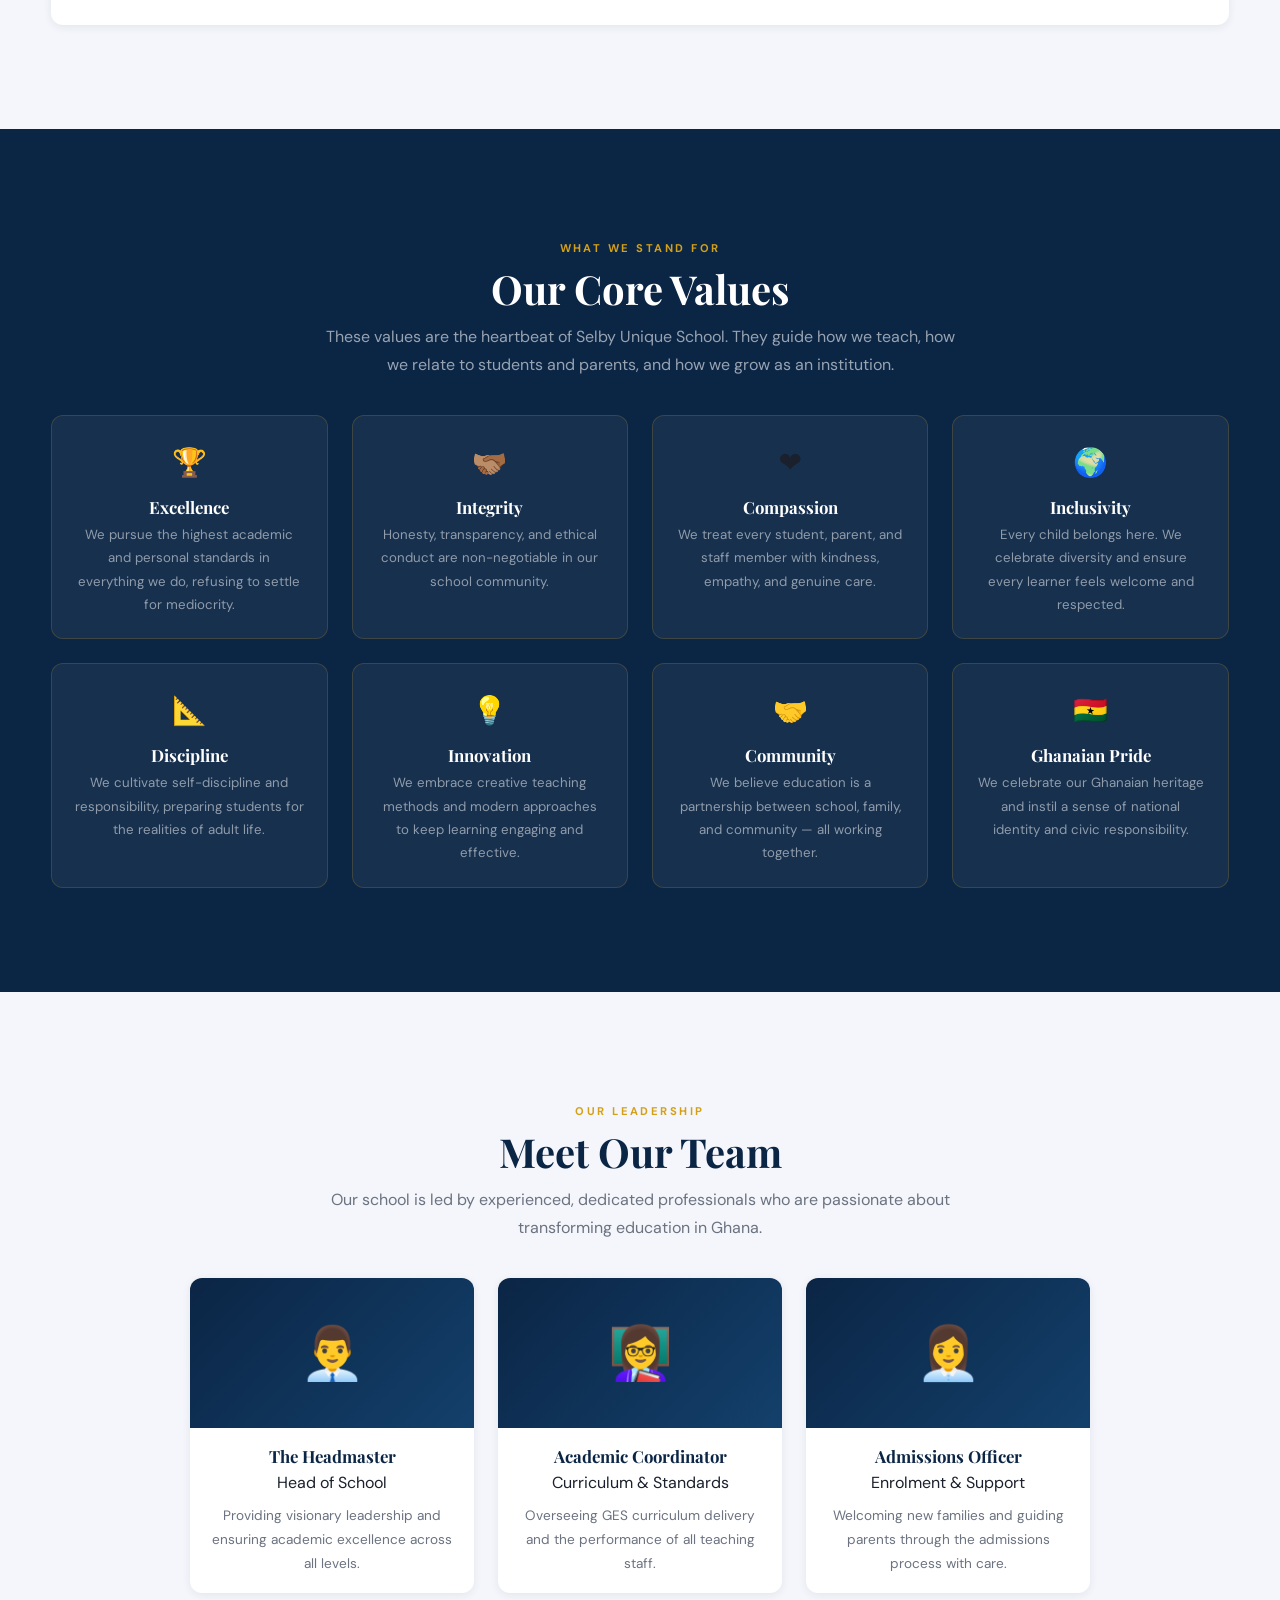
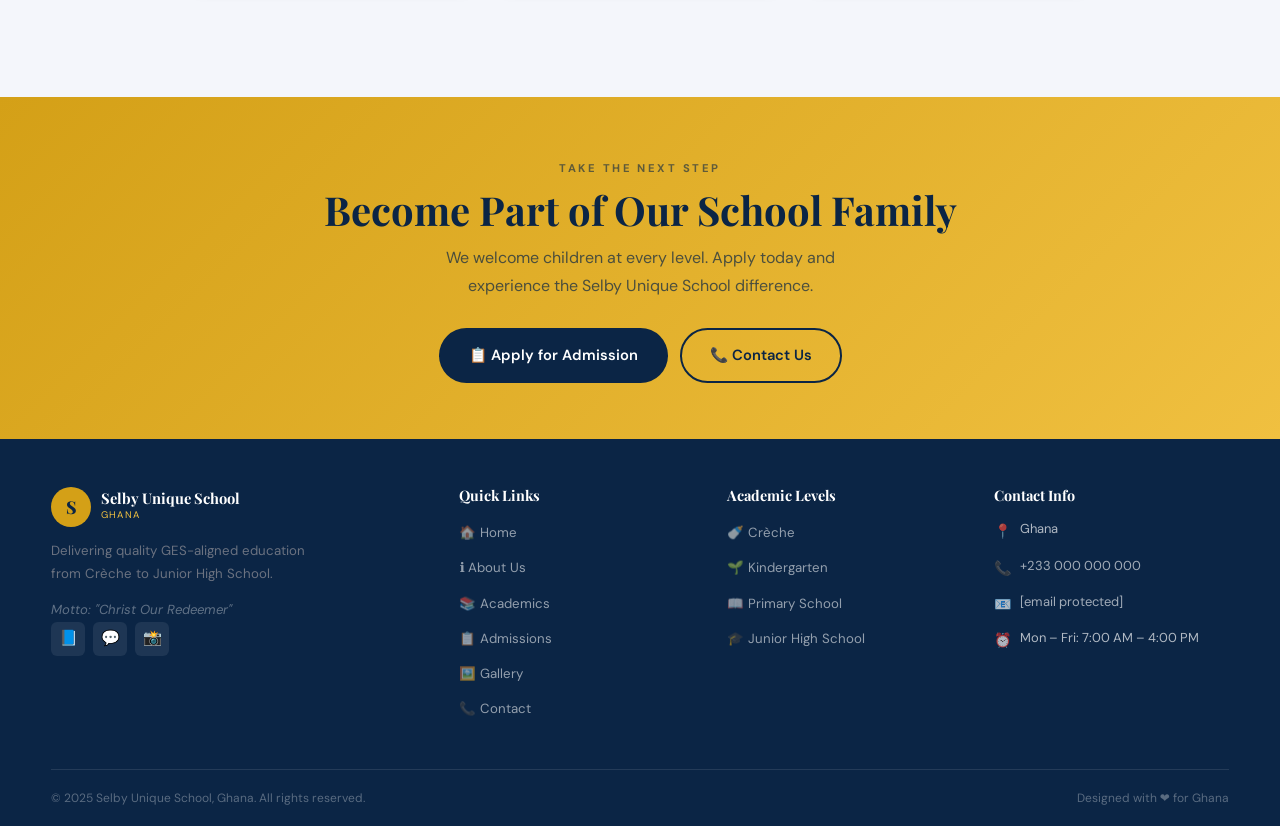
==== commit 44082049: "styles updated" ====
--- a/about.html
+++ b/about.html
@@ -4,7 +4,7 @@
   <meta charset="UTF-8" />
   <meta name="viewport" content="width=device-width, initial-scale=1.0, viewport-fit=cover" />
   <title>About Us – Selby Unique School</title>
-  <link rel="stylesheet" href="style.css" />
+  <link rel="stylesheet" href="styles.css" />
   <link rel="icon" href="data:image/svg+xml,<svg xmlns='http://www.w3.org/2000/svg' viewBox='0 0 100 100'><text y='.9em' font-size='90'>🏫</text></svg>" />
 </head>
 <body>
--- a/styles.css
+++ b/styles.css
@@ -0,0 +1,2262 @@
+/* =========================================================
+   SELBY UNIQUE SCHOOL  —  style.css
+   Architecture : MOBILE-FIRST
+   Breakpoints  : 480px · 640px · 768px · 1024px · 1280px
+   ========================================================= */
+
+@import url("https://fonts.googleapis.com/css2?family=Playfair+Display:ital,wght@0,600;0,700;0,800;1,600&family=DM+Sans:opsz,wght@9..40,300;9..40,400;9..40,500;9..40,600;9..40,700&display=swap");
+
+/* ─────────────────────────────────────────────────────────
+   1. DESIGN TOKENS
+   ───────────────────────────────────────────────────────── */
+:root {
+  /* Brand */
+  --navy: #0b2545;
+  --navy-mid: #13406b;
+  --navy-light: #1a5a8a;
+  --gold: #d4a017;
+  --gold-lt: #f0c040;
+  --white: #ffffff;
+  --offwhite: #f4f6fb;
+  --gray: #6b7280;
+  --gray-light: #e5e9f2;
+  --text: #1a202c;
+
+  /* Radius */
+  --r-sm: 6px;
+  --r: 12px;
+  --r-lg: 20px;
+  --r-pill: 999px;
+
+  /* Shadow */
+  --s-sm: 0 2px 8px rgba(11, 37, 69, 0.08);
+  --s: 0 4px 24px rgba(11, 37, 69, 0.12);
+  --s-lg: 0 12px 40px rgba(11, 37, 69, 0.18);
+
+  /* Nav height */
+  --nav-h: 68px;
+
+  /* Transition */
+  --t: 0.3s ease;
+
+  /* Max width */
+  --mw: 1200px;
+}
+
+/* ─────────────────────────────────────────────────────────
+   2. RESET
+   ───────────────────────────────────────────────────────── */
+*,
+*::before,
+*::after {
+  box-sizing: border-box;
+  margin: 0;
+  padding: 0;
+}
+
+html {
+  scroll-behavior: smooth;
+  -webkit-text-size-adjust: 100%;
+  /* stop scroll when mobile menu is open */
+}
+
+html,
+body {
+  max-width: 100%;
+  overflow-x: hidden;
+}
+
+body {
+  font-family: "DM Sans", system-ui, sans-serif;
+  font-size: 1rem;
+  line-height: 1.7;
+  color: var(--text);
+  background: var(--white);
+  min-width: 320px;
+}
+
+img,
+video,
+iframe {
+  display: block;
+  max-width: 100%;
+  height: auto;
+}
+a {
+  color: inherit;
+  text-decoration: none;
+}
+ul {
+  list-style: none;
+}
+button {
+  cursor: pointer;
+  font-family: inherit;
+  border: none;
+  background: none;
+}
+input,
+select,
+textarea {
+  font-family: inherit;
+}
+
+/* ─────────────────────────────────────────────────────────
+   3. TYPOGRAPHY  — fluid, mobile-first
+   ───────────────────────────────────────────────────────── */
+h1,
+h2,
+h3,
+h4,
+h5 {
+  font-family: "Playfair Display", Georgia, serif;
+  line-height: 1.2;
+  color: var(--navy);
+}
+
+h1 {
+  font-size: clamp(1.75rem, 5vw + 0.5rem, 3.5rem);
+}
+h2 {
+  font-size: clamp(1.4rem, 3.5vw + 0.4rem, 2.5rem);
+}
+h3 {
+  font-size: clamp(1.05rem, 2vw + 0.2rem, 1.55rem);
+}
+h4 {
+  font-size: clamp(0.9rem, 1.2vw + 0.15rem, 1.05rem);
+}
+
+p {
+  color: var(--gray);
+  line-height: 1.75;
+}
+
+.section-label {
+  display: inline-block;
+  font-size: 0.7rem;
+  font-weight: 700;
+  letter-spacing: 0.22em;
+  text-transform: uppercase;
+  color: var(--gold);
+  margin-bottom: 0.45rem;
+}
+
+.section-title {
+  color: var(--navy);
+  margin-bottom: 0.65rem;
+}
+.section-sub {
+  color: var(--gray);
+  max-width: 640px;
+  margin-bottom: 2.25rem;
+}
+
+.text-center {
+  text-align: center;
+}
+.text-center .section-sub {
+  margin-inline: auto;
+}
+
+/* ─────────────────────────────────────────────────────────
+   4. LAYOUT
+   ───────────────────────────────────────────────────────── */
+.container {
+  width: 92%;
+  max-width: var(--mw);
+  margin-inline: auto;
+}
+
+section {
+  padding: 3.5rem 0;
+}
+@media (min-width: 768px) {
+  section {
+    padding: 5rem 0;
+  }
+}
+@media (min-width: 1024px) {
+  section {
+    padding: 6.5rem 0;
+  }
+}
+
+/* Utility grid system */
+.grid {
+  display: grid;
+  gap: 1.25rem;
+}
+
+/* All grids start 1-column on mobile */
+.grid-2,
+.grid-3,
+.grid-4 {
+  grid-template-columns: 1fr;
+}
+
+@media (min-width: 600px) {
+  .grid-3 {
+    grid-template-columns: repeat(2, 1fr);
+  }
+  .grid-4 {
+    grid-template-columns: repeat(2, 1fr);
+  }
+}
+@media (min-width: 768px) {
+  .grid-2 {
+    grid-template-columns: repeat(2, 1fr);
+  }
+  .grid {
+    gap: 1.5rem;
+  }
+}
+@media (min-width: 1024px) {
+  .grid-3 {
+    grid-template-columns: repeat(3, 1fr);
+  }
+  .grid-4 {
+    grid-template-columns: repeat(4, 1fr);
+  }
+}
+
+/* ─────────────────────────────────────────────────────────
+   5. BUTTONS
+   ───────────────────────────────────────────────────────── */
+.btn {
+  display: inline-flex;
+  align-items: center;
+  justify-content: center;
+  gap: 0.45rem;
+  padding: 0.8rem 1.75rem;
+  border-radius: var(--r-pill);
+  font-weight: 600;
+  font-size: 0.92rem;
+  border: 2px solid transparent;
+  transition: var(--t);
+  cursor: pointer;
+  min-height: 48px; /* 48px tap target */
+  white-space: nowrap;
+  text-decoration: none;
+}
+
+.btn-primary {
+  background: var(--gold);
+  color: var(--navy);
+}
+.btn-primary:hover {
+  background: var(--gold-lt);
+  transform: translateY(-2px);
+  box-shadow: 0 8px 24px rgba(212, 160, 23, 0.4);
+}
+
+.btn-outline {
+  border-color: rgba(255, 255, 255, 0.75);
+  color: var(--white);
+}
+.btn-outline:hover {
+  background: var(--white);
+  color: var(--navy);
+  border-color: var(--white);
+  transform: translateY(-2px);
+}
+
+.btn-navy {
+  background: var(--navy);
+  color: var(--white);
+}
+.btn-navy:hover {
+  background: var(--navy-mid);
+  transform: translateY(-2px);
+  box-shadow: 0 8px 24px rgba(11, 37, 69, 0.3);
+}
+
+.btn-dark-outline {
+  border-color: var(--navy);
+  color: var(--navy);
+}
+.btn-dark-outline:hover {
+  background: var(--navy);
+  color: var(--white);
+  transform: translateY(-2px);
+}
+
+/* ─────────────────────────────────────────────────────────
+   6. NAVIGATION  (mobile-first)
+   ───────────────────────────────────────────────────────── */
+.navbar {
+  position: fixed;
+  inset-block-start: 0;
+  inset-inline: 0;
+  z-index: 1000;
+  height: var(--nav-h);
+  /* safe-area for iPhone notch */
+  padding-inline: max(4%, env(safe-area-inset-left, 0px));
+  background: transparent;
+  transition:
+    background var(--t),
+    box-shadow var(--t);
+}
+
+.navbar.scrolled {
+  background: var(--navy);
+  box-shadow: 0 2px 20px rgba(11, 37, 69, 0.35);
+}
+
+.nav-inner {
+  display: flex;
+  align-items: center;
+  justify-content: space-between;
+  height: 100%;
+}
+
+/* Logo */
+.nav-logo {
+  display: flex;
+  align-items: center;
+  gap: 0.6rem;
+  flex-shrink: 0;
+  text-decoration: none;
+}
+
+.logo-icon {
+  width: 40px;
+  height: 40px;
+  background: var(--gold);
+  border-radius: 50%;
+  display: grid;
+  place-items: center;
+  font-family: "Playfair Display", serif;
+  font-weight: 800;
+  font-size: 1.1rem;
+  color: var(--navy);
+  flex-shrink: 0;
+}
+
+.logo-text {
+  color: var(--white);
+}
+.logo-text .school-name {
+  display: block;
+  font-family: "Playfair Display", serif;
+  font-weight: 700;
+  font-size: 0.92rem;
+  line-height: 1.2;
+}
+.logo-text .school-tag {
+  display: block;
+  font-size: 0.6rem;
+  letter-spacing: 0.14em;
+  text-transform: uppercase;
+  color: var(--gold-lt);
+}
+
+/* Desktop nav links — hidden on mobile */
+.nav-links {
+  display: none;
+  align-items: center;
+  gap: 0.2rem;
+}
+
+.nav-links a {
+  color: rgba(255, 255, 255, 0.85);
+  padding: 0.45rem 0.8rem;
+  border-radius: var(--r-sm);
+  font-size: 0.86rem;
+  font-weight: 500;
+  transition: var(--t);
+}
+.nav-links a:hover,
+.nav-links a.active {
+  color: var(--gold-lt);
+  background: rgba(255, 255, 255, 0.08);
+}
+.nav-links .btn {
+  padding: 0.5rem 1.2rem;
+  font-size: 0.84rem;
+  min-height: 40px;
+  margin-left: 0.5rem;
+}
+
+/* Hamburger */
+.hamburger {
+  display: flex;
+  flex-direction: column;
+  justify-content: center;
+  gap: 5px;
+  width: 44px;
+  height: 44px;
+  padding: 8px;
+  border-radius: var(--r-sm);
+  flex-shrink: 0;
+  transition: background var(--t);
+}
+.hamburger:hover {
+  background: rgba(255, 255, 255, 0.1);
+}
+.hamburger span {
+  display: block;
+  width: 22px;
+  height: 2px;
+  background: var(--white);
+  border-radius: 2px;
+  transition:
+    transform var(--t),
+    opacity var(--t);
+  transform-origin: center;
+}
+/* X state */
+.hamburger[aria-expanded="true"] span:nth-child(1) {
+  transform: translateY(7px) rotate(45deg);
+}
+.hamburger[aria-expanded="true"] span:nth-child(2) {
+  opacity: 0;
+}
+.hamburger[aria-expanded="true"] span:nth-child(3) {
+  transform: translateY(-7px) rotate(-45deg);
+}
+
+/* Mobile drawer */
+.mobile-nav {
+  position: fixed;
+  top: var(--nav-h);
+  left: 0;
+  right: 0;
+  background: var(--navy);
+  padding: 0.75rem 4% 1.5rem;
+  display: flex;
+  flex-direction: column;
+  gap: 0.2rem;
+  box-shadow: 0 10px 32px rgba(11, 37, 69, 0.5);
+  /* start hidden above */
+  transform: translateY(-110%);
+  opacity: 0;
+  transition:
+    transform 0.32s cubic-bezier(0.4, 0, 0.2, 1),
+    opacity 0.28s ease;
+  pointer-events: none;
+  z-index: 999;
+  /* prevent content beneath from showing during transition */
+  overflow: hidden;
+}
+.mobile-nav.open {
+  transform: translateY(0);
+  opacity: 1;
+  pointer-events: auto;
+}
+
+.mobile-nav a {
+  display: flex;
+  align-items: center;
+  gap: 0.5rem;
+  color: rgba(255, 255, 255, 0.82);
+  padding: 0.8rem 1rem;
+  border-radius: var(--r-sm);
+  font-weight: 500;
+  font-size: 0.95rem;
+  transition: var(--t);
+  border-bottom: 1px solid rgba(255, 255, 255, 0.06);
+  text-decoration: none;
+}
+.mobile-nav a:last-of-type {
+  border-bottom: none;
+}
+.mobile-nav a:hover,
+.mobile-nav a.active {
+  background: rgba(255, 255, 255, 0.08);
+  color: var(--gold-lt);
+}
+
+.mob-apply {
+  margin-top: 0.6rem !important;
+  background: var(--gold) !important;
+  color: var(--navy) !important;
+  border-radius: var(--r-pill) !important;
+  justify-content: center;
+  font-weight: 700 !important;
+  border-bottom: none !important;
+}
+
+/* Show desktop links at 1024+ */
+@media (min-width: 1024px) {
+  .nav-links {
+    display: flex;
+  }
+  .hamburger {
+    display: none;
+  }
+  .mobile-nav {
+    display: none !important;
+  }
+}
+
+/* ─────────────────────────────────────────────────────────
+   7. HERO  (mobile-first)
+   ───────────────────────────────────────────────────────── */
+.hero {
+  position: relative;
+  overflow: hidden;
+  background: linear-gradient(
+    150deg,
+    var(--navy) 0%,
+    var(--navy-mid) 55%,
+    var(--navy-light) 100%
+  );
+  /* clear navbar + breathing room */
+  padding-block: calc(var(--nav-h) + 2.25rem) 3rem;
+  display: flex;
+  align-items: center;
+  /* iOS Safari: 100svh is correct, -webkit-fill-available is the fallback */
+  min-height: 100svh;
+  min-height: -webkit-fill-available;
+}
+
+.hero-bg-pattern {
+  position: absolute;
+  inset: 0;
+  pointer-events: none;
+  opacity: 0.045;
+  background-image:
+    radial-gradient(circle, var(--gold) 1px, transparent 1px),
+    radial-gradient(circle, var(--gold) 1px, transparent 1px);
+  background-size:
+    48px 48px,
+    80px 80px;
+  background-position:
+    0 0,
+    24px 24px;
+}
+
+.hero-circle-1,
+.hero-circle-2 {
+  position: absolute;
+  border-radius: 50%;
+  pointer-events: none;
+}
+.hero-circle-1 {
+  width: clamp(200px, 42vw, 520px);
+  height: clamp(200px, 42vw, 520px);
+  border: 1px solid rgba(212, 160, 23, 0.14);
+  top: -50px;
+  right: -50px;
+  animation: spin 50s linear infinite;
+}
+.hero-circle-2 {
+  width: clamp(130px, 26vw, 320px);
+  height: clamp(130px, 26vw, 320px);
+  border: 1px solid rgba(212, 160, 23, 0.09);
+  bottom: -30px;
+  left: -30px;
+  animation: spin 38s linear infinite reverse;
+}
+
+@keyframes spin {
+  to {
+    transform: rotate(360deg);
+  }
+}
+
+.hero .container {
+  position: relative;
+  z-index: 1;
+}
+
+.hero-content {
+  max-width: 680px;
+  animation: fadeUp 0.65s ease both;
+}
+
+@keyframes fadeUp {
+  from {
+    opacity: 0;
+    transform: translateY(22px);
+  }
+  to {
+    opacity: 1;
+    transform: translateY(0);
+  }
+}
+
+.hero-badge {
+  display: inline-flex;
+  align-items: center;
+  gap: 0.45rem;
+  background: rgba(212, 160, 23, 0.14);
+  border: 1px solid rgba(212, 160, 23, 0.35);
+  border-radius: var(--r-pill);
+  padding: 0.38rem 0.95rem;
+  color: var(--gold-lt);
+  font-size: 0.68rem;
+  font-weight: 700;
+  letter-spacing: 0.14em;
+  text-transform: uppercase;
+  margin-bottom: 1.1rem;
+  animation: fadeUp 0.65s 0.1s ease both;
+}
+.hero-badge::before {
+  content: "";
+  width: 6px;
+  height: 6px;
+  background: var(--gold);
+  border-radius: 50%;
+}
+
+.hero-title {
+  color: var(--white);
+  margin-bottom: 0.4rem;
+  animation: fadeUp 0.65s 0.15s ease both;
+}
+.hero-title .highlight {
+  color: var(--gold);
+}
+
+.hero-motto {
+  font-style: italic;
+  color: rgba(255, 255, 255, 0.52);
+  font-size: 0.9rem;
+  margin-bottom: 1rem;
+  animation: fadeUp 0.65s 0.2s ease both;
+}
+
+.hero-desc {
+  color: rgba(255, 255, 255, 0.82);
+  font-size: clamp(0.9rem, 2vw, 1.05rem);
+  margin-bottom: 1.75rem;
+  max-width: 520px;
+  animation: fadeUp 0.65s 0.25s ease both;
+}
+
+/* Buttons: stacked on mobile, row on 560+ */
+.hero-buttons {
+  display: flex;
+  flex-direction: column;
+  gap: 0.75rem;
+  animation: fadeUp 0.65s 0.3s ease both;
+}
+.hero-buttons .btn {
+  width: 100%;
+  justify-content: center;
+}
+
+@media (min-width: 560px) {
+  .hero-buttons {
+    flex-direction: row;
+    flex-wrap: wrap;
+  }
+  .hero-buttons .btn {
+    width: auto;
+  }
+}
+
+/* Stats: 2-col mobile → 4-col 560+ */
+.hero-stats {
+  display: grid;
+  grid-template-columns: repeat(2, 1fr);
+  gap: 1rem 1.5rem;
+  margin-top: 2.25rem;
+  padding-top: 1.75rem;
+  border-top: 1px solid rgba(255, 255, 255, 0.12);
+  animation: fadeUp 0.65s 0.35s ease both;
+}
+
+@media (min-width: 560px) {
+  .hero-stats {
+    grid-template-columns: repeat(4, 1fr);
+  }
+}
+
+.hero-stat {
+  text-align: center;
+}
+
+.hero-stat-num {
+  display: block;
+  font-family: "Playfair Display", serif;
+  font-size: clamp(1.4rem, 4vw, 2rem);
+  font-weight: 700;
+  color: var(--gold);
+  line-height: 1;
+}
+.hero-stat-label {
+  display: block;
+  font-size: 0.65rem;
+  color: rgba(255, 255, 255, 0.48);
+  text-transform: uppercase;
+  letter-spacing: 0.1em;
+  margin-top: 0.3rem;
+}
+
+/* Larger hero on tablet+ */
+@media (min-width: 768px) {
+  .hero {
+    padding-block: calc(var(--nav-h) + 4rem) 5rem;
+    min-height: 88vh;
+  }
+}
+
+/* ─────────────────────────────────────────────────────────
+   8. LEVELS STRIP
+   ───────────────────────────────────────────────────────── */
+.levels-strip {
+  background: var(--navy);
+  padding: 2rem 0;
+  overflow: hidden;
+}
+.levels-strip .container {
+  display: flex;
+  flex-wrap: wrap;
+  justify-content: center;
+  gap: 0.65rem;
+}
+
+.level-pill {
+  display: inline-flex;
+  align-items: center;
+  gap: 0.55rem;
+  background: rgba(255, 255, 255, 0.07);
+  border: 1px solid rgba(212, 160, 23, 0.25);
+  border-radius: var(--r-pill);
+  padding: 0.55rem 1.1rem;
+  color: var(--white);
+  font-size: 0.83rem;
+  font-weight: 500;
+  transition: var(--t);
+  min-height: 44px;
+  text-decoration: none;
+}
+.level-pill:hover {
+  background: rgba(212, 160, 23, 0.15);
+  border-color: var(--gold);
+  transform: translateY(-2px);
+}
+.level-pill .pill-emoji {
+  font-size: 1rem;
+}
+
+/* ─────────────────────────────────────────────────────────
+   9. CARDS  (base)
+   ───────────────────────────────────────────────────────── */
+.card {
+  background: var(--white);
+  border-radius: var(--r);
+  box-shadow: var(--s-sm);
+  overflow: hidden;
+  transition:
+    transform var(--t),
+    box-shadow var(--t);
+}
+.card:hover {
+  transform: translateY(-5px);
+  box-shadow: var(--s-lg);
+}
+
+.card-body {
+  padding: 1.4rem;
+}
+@media (min-width: 768px) {
+  .card-body {
+    padding: 1.65rem;
+  }
+}
+
+/* ─────────────────────────────────────────────────────────
+   10. FEATURE CARDS
+   ───────────────────────────────────────────────────────── */
+.features-section {
+  background: var(--offwhite);
+}
+
+.feature-card {
+  background: var(--white);
+  border-radius: var(--r);
+  padding: 1.6rem 1.25rem;
+  text-align: center;
+  border-bottom: 3px solid transparent;
+  box-shadow: var(--s-sm);
+  transition: var(--t);
+}
+.feature-card:hover {
+  border-bottom-color: var(--gold);
+  transform: translateY(-4px);
+  box-shadow: var(--s);
+}
+.feature-icon {
+  font-size: 2.1rem;
+  margin-bottom: 0.85rem;
+  display: block;
+}
+.feature-card h3 {
+  color: var(--navy);
+  margin-bottom: 0.5rem;
+}
+.feature-card p {
+  font-size: 0.88rem;
+}
+
+/* ─────────────────────────────────────────────────────────
+   11. ABOUT SECTION  (home)
+   ───────────────────────────────────────────────────────── */
+.about-home {
+  display: grid;
+  grid-template-columns: 1fr; /* mobile: stack */
+  gap: 2.25rem;
+  align-items: center;
+}
+
+@media (min-width: 768px) {
+  .about-home {
+    grid-template-columns: 1fr 1fr;
+    gap: 3.5rem;
+  }
+}
+
+.about-img-wrap {
+  position: relative;
+}
+
+.about-img-box {
+  width: 100%;
+  aspect-ratio: 4/3;
+  max-height: 380px;
+  background: linear-gradient(135deg, var(--navy-mid), var(--navy));
+  border-radius: var(--r-lg);
+  display: grid;
+  place-items: center;
+  font-size: clamp(2.5rem, 7vw, 5rem);
+  position: relative;
+  overflow: hidden;
+}
+.about-img-box::after {
+  content: "";
+  position: absolute;
+  bottom: 0;
+  left: 0;
+  right: 0;
+  height: 4px;
+  background: linear-gradient(90deg, var(--gold), var(--gold-lt));
+}
+
+.about-badge-float {
+  position: absolute;
+  bottom: -0.85rem;
+  right: 0.85rem;
+  background: var(--gold);
+  color: var(--navy);
+  border-radius: var(--r);
+  padding: 0.9rem 1.1rem;
+  font-family: "Playfair Display", serif;
+  font-weight: 700;
+  text-align: center;
+  box-shadow: var(--s);
+}
+.about-badge-float .num {
+  font-size: 1.65rem;
+  display: block;
+  line-height: 1;
+}
+.about-badge-float .lbl {
+  font-size: 0.62rem;
+  text-transform: uppercase;
+  letter-spacing: 0.1em;
+}
+
+@media (min-width: 768px) {
+  .about-badge-float {
+    bottom: -1.1rem;
+    right: -0.85rem;
+  }
+}
+
+/* Check list */
+.check-list {
+  margin: 1.1rem 0;
+}
+.check-list li {
+  display: flex;
+  align-items: flex-start;
+  gap: 0.6rem;
+  margin-bottom: 0.6rem;
+  color: var(--gray);
+  font-size: 0.91rem;
+}
+.check-list li::before {
+  content: "✓";
+  flex-shrink: 0;
+  width: 20px;
+  height: 20px;
+  background: rgba(212, 160, 23, 0.15);
+  color: var(--gold);
+  border-radius: 50%;
+  display: grid;
+  place-items: center;
+  font-size: 0.66rem;
+  font-weight: 700;
+  margin-top: 3px;
+}
+
+/* ─────────────────────────────────────────────────────────
+   12. PAGE HERO  (inner pages)
+   ───────────────────────────────────────────────────────── */
+.page-hero {
+  background: linear-gradient(150deg, var(--navy) 0%, var(--navy-mid) 100%);
+  padding-block: calc(var(--nav-h) + 2.75rem) 3.75rem;
+  text-align: center;
+  position: relative;
+  overflow: hidden;
+}
+.page-hero::before {
+  content: "";
+  position: absolute;
+  inset: 0;
+  pointer-events: none;
+  background-image: radial-gradient(
+    circle,
+    rgba(212, 160, 23, 0.06) 1px,
+    transparent 1px
+  );
+  background-size: 40px 40px;
+}
+.page-hero::after {
+  content: "";
+  position: absolute;
+  bottom: -1px;
+  left: 0;
+  right: 0;
+  height: 44px;
+  background: var(--offwhite);
+  clip-path: ellipse(55% 100% at 50% 100%);
+}
+.page-hero h1 {
+  color: var(--white);
+  margin-bottom: 0.65rem;
+  position: relative;
+  z-index: 1;
+}
+.page-hero > .container > p {
+  color: rgba(255, 255, 255, 0.65);
+  max-width: 460px;
+  margin-inline: auto;
+  position: relative;
+  z-index: 1;
+}
+
+.breadcrumb {
+  display: flex;
+  justify-content: center;
+  flex-wrap: wrap;
+  gap: 0.4rem;
+  margin-bottom: 0.85rem;
+  font-size: 0.75rem;
+  color: rgba(255, 255, 255, 0.42);
+  position: relative;
+  z-index: 1;
+}
+.breadcrumb a {
+  color: var(--gold-lt);
+}
+.breadcrumb .sep {
+  color: rgba(255, 255, 255, 0.22);
+}
+
+/* When page-hero sits above a white section */
+.page-hero.over-white::after {
+  background: var(--white);
+}
+
+/* ─────────────────────────────────────────────────────────
+   13. CTA SECTION
+   ───────────────────────────────────────────────────────── */
+.cta-section {
+  background: linear-gradient(135deg, var(--gold) 0%, var(--gold-lt) 100%);
+  padding: 3.5rem 0;
+  text-align: center;
+  overflow: hidden;
+}
+.cta-section h2 {
+  color: var(--navy);
+  margin-bottom: 0.65rem;
+}
+.cta-section > .container > p {
+  color: rgba(11, 37, 69, 0.7);
+  margin-bottom: 1.75rem;
+  max-width: 460px;
+  margin-inline: auto;
+}
+
+.cta-buttons {
+  display: flex;
+  flex-direction: column;
+  align-items: center;
+  gap: 0.75rem;
+}
+.cta-buttons .btn {
+  width: min(100%, 260px);
+}
+
+@media (min-width: 480px) {
+  .cta-buttons {
+    flex-direction: row;
+    justify-content: center;
+  }
+  .cta-buttons .btn {
+    width: auto;
+  }
+}
+
+/* ─────────────────────────────────────────────────────────
+   14. LEVEL CARDS  (academics page)
+   ───────────────────────────────────────────────────────── */
+.level-card {
+  background: var(--white);
+  border-radius: var(--r);
+  overflow: hidden;
+  box-shadow: var(--s-sm);
+  transition: var(--t);
+}
+.level-card:hover {
+  transform: translateY(-4px);
+  box-shadow: var(--s);
+}
+
+.level-card-header {
+  padding: 1.25rem 1.4rem;
+  display: flex;
+  align-items: center;
+  gap: 0.9rem;
+  flex-wrap: wrap;
+}
+.level-emoji-wrap {
+  width: 52px;
+  height: 52px;
+  border-radius: var(--r-sm);
+  display: grid;
+  place-items: center;
+  font-size: 1.55rem;
+  flex-shrink: 0;
+  background: rgba(255, 255, 255, 0.2);
+}
+.level-card-header h3 {
+  color: var(--white);
+  margin-bottom: 0.15rem;
+}
+.level-card-header .age-tag {
+  font-size: 0.72rem;
+  color: rgba(255, 255, 255, 0.68);
+}
+
+.level-card-body {
+  padding: 1.1rem 1.4rem 1.4rem;
+}
+.level-card-body p {
+  margin-bottom: 0.9rem;
+  font-size: 0.9rem;
+}
+
+/* Two-col inner layout, stacks on mobile */
+.lc-inner {
+  display: grid;
+  grid-template-columns: 1fr;
+  gap: 1.25rem;
+}
+@media (min-width: 768px) {
+  .lc-inner {
+    grid-template-columns: 1fr 1fr;
+    gap: 2rem;
+    align-items: start;
+  }
+}
+
+.subjects-label {
+  display: block;
+  font-size: 0.68rem;
+  font-weight: 700;
+  letter-spacing: 0.14em;
+  text-transform: uppercase;
+  color: var(--navy);
+  margin-bottom: 0.55rem;
+}
+.subject-tags {
+  display: flex;
+  flex-wrap: wrap;
+  gap: 0.45rem;
+}
+.subject-tag {
+  background: var(--offwhite);
+  border: 1px solid var(--gray-light);
+  border-radius: var(--r-pill);
+  padding: 0.22rem 0.7rem;
+  font-size: 0.73rem;
+  color: var(--navy-mid);
+  font-weight: 500;
+}
+
+/* Header colour variants */
+.creche-hdr {
+  background: linear-gradient(135deg, #e84393, #c7006b);
+}
+.kg-hdr {
+  background: linear-gradient(135deg, #7c3aed, #5b21b6);
+}
+.primary-hdr {
+  background: linear-gradient(135deg, var(--navy), var(--navy-mid));
+}
+.jhs-hdr {
+  background: linear-gradient(135deg, var(--gold), #a0760f);
+}
+
+/* Promo badge inside academics cards */
+.level-promo {
+  background: linear-gradient(135deg, var(--navy), var(--navy-mid));
+  border-radius: var(--r-sm);
+  padding: 1rem;
+  color: var(--white);
+  text-align: center;
+  margin-top: 0.5rem;
+}
+.level-promo .lp-icon {
+  font-size: 1.5rem;
+  margin-bottom: 0.3rem;
+}
+.level-promo .lp-sub {
+  font-size: 0.78rem;
+  color: rgba(255, 255, 255, 0.6);
+}
+.level-promo .lp-title {
+  font-weight: 700;
+  color: var(--gold-lt);
+  font-size: 0.9rem;
+}
+
+/* ─────────────────────────────────────────────────────────
+   15. ADMISSIONS
+   ───────────────────────────────────────────────────────── */
+.admissions-intro {
+  background: var(--offwhite);
+}
+
+.admissions-grid {
+  display: grid;
+  grid-template-columns: 1fr;
+  gap: 2.25rem;
+  align-items: start;
+}
+@media (min-width: 900px) {
+  .admissions-grid {
+    grid-template-columns: 1.25fr 1fr;
+    gap: 3rem;
+  }
+}
+
+.req-grid {
+  display: grid;
+  grid-template-columns: 1fr;
+  gap: 0.85rem;
+  margin-top: 1.5rem;
+}
+@media (min-width: 480px) {
+  .req-grid {
+    grid-template-columns: repeat(2, 1fr);
+  }
+}
+
+.req-item {
+  display: flex;
+  align-items: flex-start;
+  gap: 0.75rem;
+  background: var(--white);
+  border-radius: var(--r);
+  padding: 1rem;
+  box-shadow: var(--s-sm);
+}
+.req-num {
+  flex-shrink: 0;
+  width: 32px;
+  height: 32px;
+  background: var(--navy);
+  color: var(--gold);
+  border-radius: 50%;
+  display: grid;
+  place-items: center;
+  font-family: "Playfair Display", serif;
+  font-weight: 700;
+  font-size: 0.82rem;
+}
+.req-item h4 {
+  color: var(--navy);
+  margin-bottom: 0.2rem;
+  font-size: 0.88rem;
+}
+.req-item p {
+  font-size: 0.8rem;
+}
+
+/* Process steps panel */
+.process-panel {
+  background: linear-gradient(150deg, var(--navy), var(--navy-mid));
+  border-radius: var(--r);
+  padding: 1.5rem;
+}
+.process-panel h4 {
+  color: var(--gold-lt);
+  margin-bottom: 1.1rem;
+  font-size: 0.9rem;
+}
+
+.process-step {
+  display: flex;
+  align-items: flex-start;
+  gap: 0.8rem;
+  margin-bottom: 1rem;
+}
+.process-step:last-child {
+  margin-bottom: 0;
+}
+.step-num {
+  flex-shrink: 0;
+  width: 26px;
+  height: 26px;
+  background: var(--gold);
+  color: var(--navy);
+  border-radius: 50%;
+  display: grid;
+  place-items: center;
+  font-weight: 700;
+  font-size: 0.78rem;
+}
+.process-step strong {
+  display: block;
+  font-size: 0.88rem;
+  margin-bottom: 0.15rem;
+  color: var(--white);
+}
+.process-step p {
+  font-size: 0.78rem;
+  color: rgba(255, 255, 255, 0.58);
+}
+
+/* Age table */
+.age-table {
+  background: var(--white);
+  border-radius: var(--r);
+  padding: 1.1rem;
+  box-shadow: var(--s-sm);
+  overflow-x: auto;
+  -webkit-overflow-scrolling: touch;
+  margin-top: 1.25rem;
+}
+.age-table h4 {
+  color: var(--navy);
+  margin-bottom: 0.85rem;
+  font-size: 0.9rem;
+}
+.age-table table {
+  width: 100%;
+  border-collapse: collapse;
+  font-size: 0.83rem;
+  min-width: 240px;
+}
+.age-table th {
+  background: var(--navy);
+  color: var(--white);
+  padding: 0.6rem 0.85rem;
+  text-align: left;
+  font-size: 0.76rem;
+}
+.age-table th:first-child {
+  border-radius: var(--r-sm) 0 0 0;
+}
+.age-table th:last-child {
+  border-radius: 0 var(--r-sm) 0 0;
+}
+.age-table td {
+  padding: 0.6rem 0.85rem;
+  color: var(--gray);
+  border-bottom: 1px solid var(--gray-light);
+}
+.age-table tr:last-child td {
+  border-bottom: none;
+}
+.age-table tr:nth-child(even) td {
+  background: var(--offwhite);
+}
+
+/* ─────────────────────────────────────────────────────────
+   16. FORMS
+   ───────────────────────────────────────────────────────── */
+.form-section {
+  background: var(--white);
+}
+
+.form-wrap {
+  background: var(--offwhite);
+  border-radius: var(--r-lg);
+  padding: 1.75rem 1.1rem;
+  max-width: 760px;
+  margin-inline: auto;
+  box-shadow: var(--s);
+}
+@media (min-width: 540px) {
+  .form-wrap {
+    padding: 2.25rem;
+  }
+}
+@media (min-width: 1024px) {
+  .form-wrap {
+    padding: 2.75rem;
+  }
+}
+
+.form-title {
+  color: var(--navy);
+  margin-bottom: 0.25rem;
+}
+.form-sub {
+  margin-bottom: 1.5rem;
+  font-size: 0.9rem;
+}
+
+.form-section-head {
+  color: var(--navy);
+  font-size: 0.82rem;
+  font-weight: 700;
+  text-transform: uppercase;
+  letter-spacing: 0.08em;
+  border-bottom: 2px solid var(--gray-light);
+  padding-bottom: 0.45rem;
+  margin: 1.5rem 0 0.9rem;
+}
+
+.form-grid {
+  display: grid;
+  grid-template-columns: 1fr;
+  gap: 0.9rem;
+}
+@media (min-width: 520px) {
+  .form-grid {
+    grid-template-columns: 1fr 1fr;
+  }
+}
+
+.form-group {
+  display: flex;
+  flex-direction: column;
+  gap: 0.3rem;
+}
+.form-group.full {
+  grid-column: 1 / -1;
+}
+
+.form-group label {
+  font-size: 0.72rem;
+  font-weight: 700;
+  color: var(--navy);
+  text-transform: uppercase;
+  letter-spacing: 0.07em;
+}
+
+.form-group input,
+.form-group select,
+.form-group textarea {
+  width: 100%;
+  padding: 0.72rem 0.95rem;
+  border: 2px solid var(--gray-light);
+  border-radius: var(--r-sm);
+  /* Must be ≥16px to prevent iOS zoom on focus */
+  font-size: 16px;
+  color: var(--text);
+  background: var(--white);
+  transition:
+    border-color var(--t),
+    box-shadow var(--t);
+  outline: none;
+  min-height: 48px;
+}
+.form-group select {
+  appearance: none;
+  -webkit-appearance: none;
+  background-image: url("data:image/svg+xml,%3Csvg xmlns='http://www.w3.org/2000/svg' width='12' height='7'%3E%3Cpath fill='none' stroke='%236B7280' stroke-width='1.5' d='M1 1l5 5 5-5'/%3E%3C/svg%3E");
+  background-repeat: no-repeat;
+  background-position: right 0.9rem center;
+  padding-right: 2.5rem;
+}
+.form-group input:focus,
+.form-group select:focus,
+.form-group textarea:focus {
+  border-color: var(--navy);
+  box-shadow: 0 0 0 3px rgba(11, 37, 69, 0.1);
+}
+.form-group textarea {
+  resize: vertical;
+  min-height: 110px;
+}
+
+.form-submit {
+  margin-top: 1.5rem;
+  text-align: center;
+}
+.form-submit .btn {
+  min-width: min(100%, 230px);
+  padding: 0.95rem 2.25rem;
+  font-size: 0.97rem;
+}
+
+.form-note {
+  font-size: 0.72rem;
+  color: var(--gray);
+  margin-top: 0.65rem;
+}
+
+.form-info-box {
+  margin-top: 1.25rem;
+  background: rgba(11, 37, 69, 0.05);
+  border-radius: var(--r-sm);
+  padding: 1rem;
+  font-size: 0.85rem;
+  color: var(--gray);
+  line-height: 1.6;
+}
+
+.success-msg {
+  display: none;
+  background: #dcfce7;
+  border: 1px solid #86efac;
+  border-radius: var(--r-sm);
+  padding: 0.9rem;
+  color: #166534;
+  font-size: 0.9rem;
+  margin-top: 0.9rem;
+  text-align: center;
+  line-height: 1.6;
+}
+.success-msg.show {
+  display: block;
+}
+
+/* ─────────────────────────────────────────────────────────
+   17. GALLERY
+   ───────────────────────────────────────────────────────── */
+.gallery-section {
+  background: var(--offwhite);
+}
+
+.gallery-info-bar {
+  background: linear-gradient(135deg, var(--navy), var(--navy-mid));
+  border-radius: var(--r);
+  padding: 1.1rem 1.25rem;
+  display: flex;
+  align-items: flex-start;
+  gap: 0.85rem;
+  margin-bottom: 2rem;
+  flex-wrap: wrap;
+}
+.gallery-info-bar .gi-icon {
+  font-size: 1.75rem;
+  flex-shrink: 0;
+}
+.gallery-info-bar h4 {
+  color: var(--gold-lt);
+  margin-bottom: 0.2rem;
+  font-size: 0.88rem;
+}
+.gallery-info-bar p {
+  color: rgba(255, 255, 255, 0.58);
+  font-size: 0.8rem;
+}
+.gallery-info-bar code {
+  background: rgba(255, 255, 255, 0.1);
+  padding: 0.12rem 0.38rem;
+  border-radius: 4px;
+  color: var(--gold-lt);
+  font-size: 0.76rem;
+}
+
+/* Filter buttons */
+.gallery-filters {
+  display: flex;
+  flex-wrap: wrap;
+  gap: 0.45rem;
+  justify-content: center;
+  margin-bottom: 1.75rem;
+}
+.filter-btn {
+  padding: 0.45rem 1rem;
+  border-radius: var(--r-pill);
+  border: 2px solid var(--gray-light);
+  background: var(--white);
+  font-family: "DM Sans", sans-serif;
+  font-size: 0.8rem;
+  font-weight: 600;
+  color: var(--gray);
+  cursor: pointer;
+  transition: var(--t);
+  min-height: 40px;
+}
+.filter-btn.active,
+.filter-btn:hover {
+  background: var(--navy);
+  border-color: var(--navy);
+  color: var(--white);
+}
+
+/* Gallery grid: 1 → 2 → 3 columns */
+.gallery-grid {
+  display: grid;
+  grid-template-columns: 1fr;
+  gap: 0.75rem;
+}
+@media (min-width: 480px) {
+  .gallery-grid {
+    grid-template-columns: repeat(2, 1fr);
+  }
+  .gallery-item.wide {
+    grid-column: span 1;
+  } /* no wide on small screens */
+}
+@media (min-width: 768px) {
+  .gallery-grid {
+    grid-template-columns: repeat(3, 1fr);
+  }
+  .gallery-item.wide {
+    grid-column: span 2;
+  }
+}
+
+.gallery-item {
+  border-radius: var(--r);
+  overflow: hidden;
+  position: relative;
+  aspect-ratio: 4/3;
+  cursor: pointer;
+  transition: transform var(--t);
+}
+.gallery-item:hover {
+  transform: scale(1.02);
+}
+
+.gallery-placeholder {
+  width: 100%;
+  height: 100%;
+  display: flex;
+  flex-direction: column;
+  align-items: center;
+  justify-content: center;
+  gap: 0.55rem;
+  color: rgba(255, 255, 255, 0.5);
+}
+.g-icon {
+  font-size: 2rem;
+}
+.g-label {
+  font-size: 0.72rem;
+  letter-spacing: 0.06em;
+  text-align: center;
+  padding: 0 0.5rem;
+}
+
+.gallery-overlay {
+  position: absolute;
+  inset: 0;
+  background: rgba(11, 37, 69, 0.75);
+  display: grid;
+  place-items: center;
+  opacity: 0;
+  transition: opacity var(--t);
+  color: var(--white);
+  font-size: 1.75rem;
+}
+.gallery-item:hover .gallery-overlay {
+  opacity: 1;
+}
+
+/* Palette */
+.g-navy {
+  background: linear-gradient(135deg, #0b2545, #13406b);
+}
+.g-gold {
+  background: linear-gradient(135deg, #d4a017, #8a6010);
+}
+.g-purple {
+  background: linear-gradient(135deg, #7c3aed, #5b21b6);
+}
+.g-pink {
+  background: linear-gradient(135deg, #e84393, #c7006b);
+}
+.g-teal {
+  background: linear-gradient(135deg, #0d9488, #065f46);
+}
+.g-orange {
+  background: linear-gradient(135deg, #ea580c, #9a3600);
+}
+
+.gallery-note {
+  text-align: center;
+  margin-top: 2rem;
+  padding: 1.5rem 1.1rem;
+  background: var(--white);
+  border-radius: var(--r);
+  border: 2px dashed var(--gray-light);
+}
+.gallery-note h4 {
+  color: var(--navy);
+  margin-bottom: 0.4rem;
+}
+
+/* Lightbox */
+.lightbox {
+  display: none;
+  position: fixed;
+  inset: 0;
+  background: rgba(0, 0, 0, 0.88);
+  z-index: 2000;
+  align-items: center;
+  justify-content: center;
+  flex-direction: column;
+  gap: 1rem;
+  padding: 1.25rem;
+}
+.lightbox.open {
+  display: flex;
+}
+
+.lightbox-content {
+  background: var(--navy);
+  border-radius: var(--r-lg);
+  width: 100%;
+  max-width: 460px;
+  overflow: hidden;
+  position: relative;
+}
+.lightbox-inner {
+  width: 100%;
+  height: clamp(220px, 40vw, 300px);
+  display: flex;
+  align-items: center;
+  justify-content: center;
+  flex-direction: column;
+  gap: 0.75rem;
+  color: rgba(255, 255, 255, 0.4);
+}
+.lb-emoji {
+  font-size: 3.5rem;
+}
+.lightbox-close {
+  position: absolute;
+  top: 10px;
+  right: 10px;
+  background: rgba(255, 255, 255, 0.15);
+  border: none;
+  color: var(--white);
+  width: 30px;
+  height: 30px;
+  border-radius: 50%;
+  font-size: 1rem;
+  display: grid;
+  place-items: center;
+  cursor: pointer;
+  transition: background var(--t);
+}
+.lightbox-close:hover {
+  background: rgba(255, 255, 255, 0.3);
+}
+.lightbox-caption {
+  color: var(--white);
+  font-family: "Playfair Display", serif;
+  font-size: 1.1rem;
+  text-align: center;
+}
+.lightbox-sub {
+  color: rgba(255, 255, 255, 0.5);
+  font-size: 0.82rem;
+  text-align: center;
+}
+.lightbox-hint {
+  color: rgba(255, 255, 255, 0.28);
+  font-size: 0.72rem;
+}
+
+/* ─────────────────────────────────────────────────────────
+   18. CONTACT PAGE
+   ───────────────────────────────────────────────────────── */
+.contact-outer {
+  background: var(--offwhite);
+}
+
+.contact-grid {
+  display: grid;
+  grid-template-columns: 1fr;
+  gap: 2rem;
+  align-items: start;
+}
+@media (min-width: 900px) {
+  .contact-grid {
+    grid-template-columns: 1fr 1.5fr;
+    gap: 3rem;
+  }
+}
+
+.contact-info {
+  display: flex;
+  flex-direction: column;
+  gap: 0.85rem;
+}
+
+.contact-card {
+  background: var(--white);
+  border-radius: var(--r);
+  padding: 1rem;
+  display: flex;
+  align-items: flex-start;
+  gap: 0.9rem;
+  box-shadow: var(--s-sm);
+  transition: var(--t);
+}
+.contact-card:hover {
+  transform: translateX(4px);
+  box-shadow: var(--s);
+}
+.contact-card-icon {
+  width: 42px;
+  height: 42px;
+  background: linear-gradient(135deg, var(--navy), var(--navy-mid));
+  border-radius: var(--r-sm);
+  display: grid;
+  place-items: center;
+  font-size: 1.15rem;
+  flex-shrink: 0;
+}
+.contact-card h4 {
+  color: var(--navy);
+  margin-bottom: 0.2rem;
+  font-size: 0.86rem;
+}
+.contact-card p,
+.contact-card a {
+  font-size: 0.86rem;
+  color: var(--gray);
+  line-height: 1.6;
+}
+.contact-card a:hover {
+  color: var(--navy);
+}
+
+.map-box {
+  background: linear-gradient(135deg, var(--navy-mid), var(--navy));
+  border-radius: var(--r);
+  height: 160px;
+  display: flex;
+  align-items: center;
+  justify-content: center;
+  flex-direction: column;
+  gap: 0.5rem;
+  margin-top: 0.85rem;
+  color: rgba(255, 255, 255, 0.4);
+  font-size: 0.8rem;
+  text-align: center;
+  padding: 1rem;
+}
+.map-icon {
+  font-size: 2rem;
+}
+
+/* Contact form panel */
+.contact-form-panel {
+  background: var(--white);
+  border: 2px solid var(--gray-light);
+  border-radius: var(--r-lg);
+  padding: 1.5rem 1.1rem;
+  box-shadow: var(--s-sm);
+}
+@media (min-width: 560px) {
+  .contact-form-panel {
+    padding: 2rem;
+  }
+}
+
+/* ─────────────────────────────────────────────────────────
+   19. ABOUT PAGE  (mission / vision / values / staff)
+   ───────────────────────────────────────────────────────── */
+.mv-grid {
+  display: grid;
+  grid-template-columns: 1fr;
+  gap: 1.25rem;
+  margin-bottom: 2.5rem;
+}
+@media (min-width: 640px) {
+  .mv-grid {
+    grid-template-columns: 1fr 1fr;
+    gap: 1.5rem;
+  }
+}
+
+.mv-card {
+  background: var(--white);
+  border-radius: var(--r);
+  padding: 1.75rem 1.4rem;
+  border-top: 4px solid var(--gold);
+  box-shadow: var(--s-sm);
+}
+.mv-card.vision {
+  border-top-color: var(--navy);
+}
+.mv-card h3 {
+  color: var(--navy);
+  margin-bottom: 0.75rem;
+}
+
+/* School glance & story grid */
+.about-overview-grid {
+  display: grid;
+  grid-template-columns: 1fr;
+  gap: 1.75rem;
+  align-items: start;
+}
+@media (min-width: 768px) {
+  .about-overview-grid {
+    grid-template-columns: 1fr 1fr;
+    gap: 2.5rem;
+  }
+}
+
+.glance-table {
+  background: linear-gradient(150deg, var(--navy), var(--navy-mid));
+  border-radius: var(--r);
+  padding: 1.4rem;
+  overflow: hidden;
+}
+.glance-table h4 {
+  color: var(--gold-lt);
+  margin-bottom: 1.1rem;
+  font-size: 0.82rem;
+  text-transform: uppercase;
+  letter-spacing: 0.1em;
+}
+.glance-row {
+  display: flex;
+  justify-content: space-between;
+  align-items: flex-start;
+  gap: 0.75rem;
+  border-bottom: 1px solid rgba(255, 255, 255, 0.1);
+  padding-block: 0.65rem;
+  font-size: 0.85rem;
+  color: var(--white);
+}
+.glance-row:last-child {
+  border-bottom: none;
+}
+.glance-key {
+  color: rgba(255, 255, 255, 0.52);
+  flex-shrink: 0;
+}
+.glance-val {
+  font-weight: 600;
+  text-align: right;
+}
+
+/* Values section */
+.values-section {
+  background: var(--navy);
+  overflow: hidden;
+}
+.values-section .section-label {
+  color: var(--gold);
+}
+.values-section .section-title {
+  color: var(--white);
+}
+.values-section .section-sub {
+  color: rgba(255, 255, 255, 0.58);
+}
+
+.value-card {
+  background: rgba(255, 255, 255, 0.05);
+  border: 1px solid rgba(212, 160, 23, 0.2);
+  border-radius: var(--r);
+  padding: 1.4rem;
+  text-align: center;
+  transition: var(--t);
+}
+.value-card:hover {
+  background: rgba(212, 160, 23, 0.1);
+  border-color: var(--gold);
+  transform: translateY(-4px);
+}
+.v-icon {
+  font-size: 1.75rem;
+  margin-bottom: 0.65rem;
+  display: block;
+}
+.value-card h4 {
+  color: var(--white);
+  margin-bottom: 0.4rem;
+}
+.value-card p {
+  color: rgba(255, 255, 255, 0.52);
+  font-size: 0.83rem;
+}
+
+/* Staff cards */
+.staff-card {
+  background: var(--white);
+  border-radius: var(--r);
+  overflow: hidden;
+  box-shadow: var(--s-sm);
+  text-align: center;
+  transition: var(--t);
+}
+.staff-card:hover {
+  transform: translateY(-5px);
+  box-shadow: var(--s);
+}
+.staff-avatar {
+  width: 100%;
+  height: 150px;
+  background: linear-gradient(135deg, var(--navy), var(--navy-mid));
+  display: grid;
+  place-items: center;
+  font-size: 3.25rem;
+}
+.staff-info {
+  padding: 1.1rem;
+}
+.staff-info h4 {
+  color: var(--navy);
+  margin-bottom: 0.2rem;
+}
+.staff-role {
+  font-size: 0.7rem;
+  color: var(--gold);
+  font-weight: 700;
+  text-transform: uppercase;
+  letter-spacing: 0.1em;
+}
+.staff-info p {
+  font-size: 0.8rem;
+  margin-top: 0.45rem;
+}
+
+/* ─────────────────────────────────────────────────────────
+   20. FAQ
+   ───────────────────────────────────────────────────────── */
+.faq-wrap {
+  max-width: 740px;
+  margin-inline: auto;
+}
+
+.faq-item {
+  background: var(--white);
+  border-radius: var(--r);
+  margin-bottom: 0.65rem;
+  box-shadow: var(--s-sm);
+  overflow: hidden;
+}
+.faq-question {
+  width: 100%;
+  background: none;
+  border: none;
+  padding: 1rem 1.1rem;
+  text-align: left;
+  display: flex;
+  justify-content: space-between;
+  align-items: center;
+  gap: 0.85rem;
+  font-family: "DM Sans", sans-serif;
+  font-size: 0.92rem;
+  font-weight: 600;
+  color: var(--navy);
+  cursor: pointer;
+  transition: color var(--t);
+  min-height: 54px;
+}
+.faq-question:hover {
+  color: var(--gold);
+}
+
+.faq-icon {
+  width: 26px;
+  height: 26px;
+  background: var(--offwhite);
+  border-radius: 50%;
+  display: grid;
+  place-items: center;
+  font-size: 1.05rem;
+  flex-shrink: 0;
+  transition: transform var(--t);
+}
+.faq-item.open .faq-icon {
+  transform: rotate(45deg);
+}
+
+.faq-answer {
+  max-height: 0;
+  overflow: hidden;
+  transition:
+    max-height 0.4s ease,
+    padding 0.3s ease;
+  padding-inline: 1.1rem;
+  color: var(--gray);
+  font-size: 0.9rem;
+  line-height: 1.75;
+}
+.faq-item.open .faq-answer {
+  max-height: 400px;
+  padding: 0 1.1rem 1.1rem;
+}
+
+/* ─────────────────────────────────────────────────────────
+   21. TESTIMONIAL CARDS
+   ───────────────────────────────────────────────────────── */
+.t-card {
+  background: var(--white);
+  border-radius: var(--r);
+  padding: 1.4rem;
+  box-shadow: var(--s-sm);
+  display: flex;
+  flex-direction: column;
+  gap: 0.85rem;
+  transition: var(--t);
+}
+.t-card:hover {
+  transform: translateY(-4px);
+  box-shadow: var(--s);
+}
+.t-stars {
+  color: var(--gold);
+  font-size: 0.95rem;
+  letter-spacing: 0.08em;
+}
+.t-quote {
+  font-style: italic;
+  color: var(--text);
+  font-size: 0.9rem;
+  line-height: 1.7;
+  flex: 1;
+}
+.t-author {
+  display: flex;
+  align-items: center;
+  gap: 0.7rem;
+}
+.t-avatar {
+  width: 36px;
+  height: 36px;
+  background: var(--navy);
+  border-radius: 50%;
+  display: grid;
+  place-items: center;
+  color: var(--gold);
+  font-weight: 700;
+  font-size: 0.88rem;
+  flex-shrink: 0;
+}
+.t-name {
+  color: var(--navy);
+  font-weight: 700;
+  font-size: 0.85rem;
+  display: block;
+}
+.t-role {
+  font-size: 0.72rem;
+  color: var(--gray);
+}
+
+/* ─────────────────────────────────────────────────────────
+   22. FOOTER
+   ───────────────────────────────────────────────────────── */
+footer {
+  background: var(--navy);
+  color: rgba(255, 255, 255, 0.68);
+  padding-top: 3rem;
+  overflow: hidden;
+}
+
+.footer-grid {
+  display: grid;
+  grid-template-columns: 1fr;
+  gap: 2rem;
+  padding-bottom: 2.5rem;
+}
+@media (min-width: 540px) {
+  .footer-grid {
+    grid-template-columns: 1fr 1fr;
+    gap: 1.75rem 2rem;
+  }
+}
+@media (min-width: 1024px) {
+  .footer-grid {
+    grid-template-columns: 1.6fr 1fr 1fr 1fr;
+  }
+}
+
+.footer-brand .school-name {
+  color: var(--white);
+}
+.footer-brand .school-tag {
+  color: var(--gold-lt);
+}
+.footer-desc {
+  font-size: 0.83rem;
+  margin: 0.85rem 0;
+  max-width: 270px;
+  line-height: 1.7;
+}
+.footer-motto {
+  font-size: 0.76rem;
+  color: rgba(255, 255, 255, 0.3);
+  font-style: italic;
+  margin-bottom: 0.85rem;
+}
+.footer-social {
+  display: flex;
+  gap: 0.5rem;
+  flex-wrap: wrap;
+}
+
+.social-btn {
+  width: 34px;
+  height: 34px;
+  background: rgba(255, 255, 255, 0.08);
+  border-radius: var(--r-sm);
+  display: grid;
+  place-items: center;
+  font-size: 0.95rem;
+  transition: var(--t);
+  color: var(--white);
+  text-decoration: none;
+}
+.social-btn:hover {
+  background: var(--gold);
+  color: var(--navy);
+}
+
+.footer-col h5 {
+  font-family: "Playfair Display", serif;
+  color: var(--white);
+  font-size: 0.9rem;
+  margin-bottom: 0.9rem;
+}
+.footer-col ul li {
+  margin-bottom: 0.5rem;
+}
+.footer-col ul li a {
+  font-size: 0.83rem;
+  color: rgba(255, 255, 255, 0.56);
+  transition: var(--t);
+  display: inline-flex;
+  align-items: center;
+  gap: 0.35rem;
+  text-decoration: none;
+}
+.footer-col ul li a:hover {
+  color: var(--gold-lt);
+  padding-left: 4px;
+}
+
+.contact-line {
+  display: flex;
+  align-items: flex-start;
+  gap: 0.55rem;
+  margin-bottom: 0.65rem;
+  font-size: 0.81rem;
+}
+.contact-line .ci {
+  flex-shrink: 0;
+  margin-top: 2px;
+  font-size: 0.88rem;
+}
+.contact-line a {
+  color: rgba(255, 255, 255, 0.62);
+  text-decoration: none;
+}
+.contact-line a:hover {
+  color: var(--gold-lt);
+}
+
+.footer-bottom {
+  border-top: 1px solid rgba(255, 255, 255, 0.1);
+  padding-block: 1.1rem;
+  display: flex;
+  flex-wrap: wrap;
+  gap: 0.4rem;
+  justify-content: space-between;
+  align-items: center;
+  font-size: 0.75rem;
+  color: rgba(255, 255, 255, 0.32);
+}
+.footer-bottom a {
+  color: var(--gold-lt);
+}
+@media (max-width: 480px) {
+  .footer-bottom {
+    flex-direction: column;
+    text-align: center;
+  }
+}
+
+/* ─────────────────────────────────────────────────────────
+   23. SCROLL TO TOP
+   ───────────────────────────────────────────────────────── */
+#scrollTop {
+  position: fixed;
+  bottom: 1.25rem;
+  right: 1.25rem;
+  width: 44px;
+  height: 44px;
+  background: var(--gold);
+  color: var(--navy);
+  border: none;
+  border-radius: 50%;
+  font-size: 1.05rem;
+  display: grid;
+  place-items: center;
+  cursor: pointer;
+  opacity: 0;
+  pointer-events: none;
+  transition: var(--t);
+  box-shadow: 0 4px 14px rgba(212, 160, 23, 0.45);
+  z-index: 999;
+}
+#scrollTop.visible {
+  opacity: 1;
+  pointer-events: auto;
+}
+#scrollTop:hover {
+  transform: translateY(-3px);
+}
+
+/* ─────────────────────────────────────────────────────────
+   24. FADE-IN ANIMATION HELPER
+   ───────────────────────────────────────────────────────── */
+.fade-in {
+  opacity: 0;
+  transform: translateY(16px);
+  transition:
+    opacity 0.5s ease,
+    transform 0.5s ease;
+}
+.fade-in.visible {
+  opacity: 1;
+  transform: translateY(0);
+}
+
+/* ─────────────────────────────────────────────────────────
+   25. UTILITIES
+   ───────────────────────────────────────────────────────── */
+.bg-offwhite {
+  background: var(--offwhite);
+}
+.bg-navy {
+  background: var(--navy);
+}
+
+/* ─────────────────────────────────────────────────────────
+   26. HARD OVERFLOW GUARD
+   Prevents any element from causing horizontal scroll
+   ───────────────────────────────────────────────────────── */
+.hero,
+.page-hero,
+.levels-strip,
+.cta-section,
+footer,
+.values-section {
+  overflow-x: hidden;
+}
